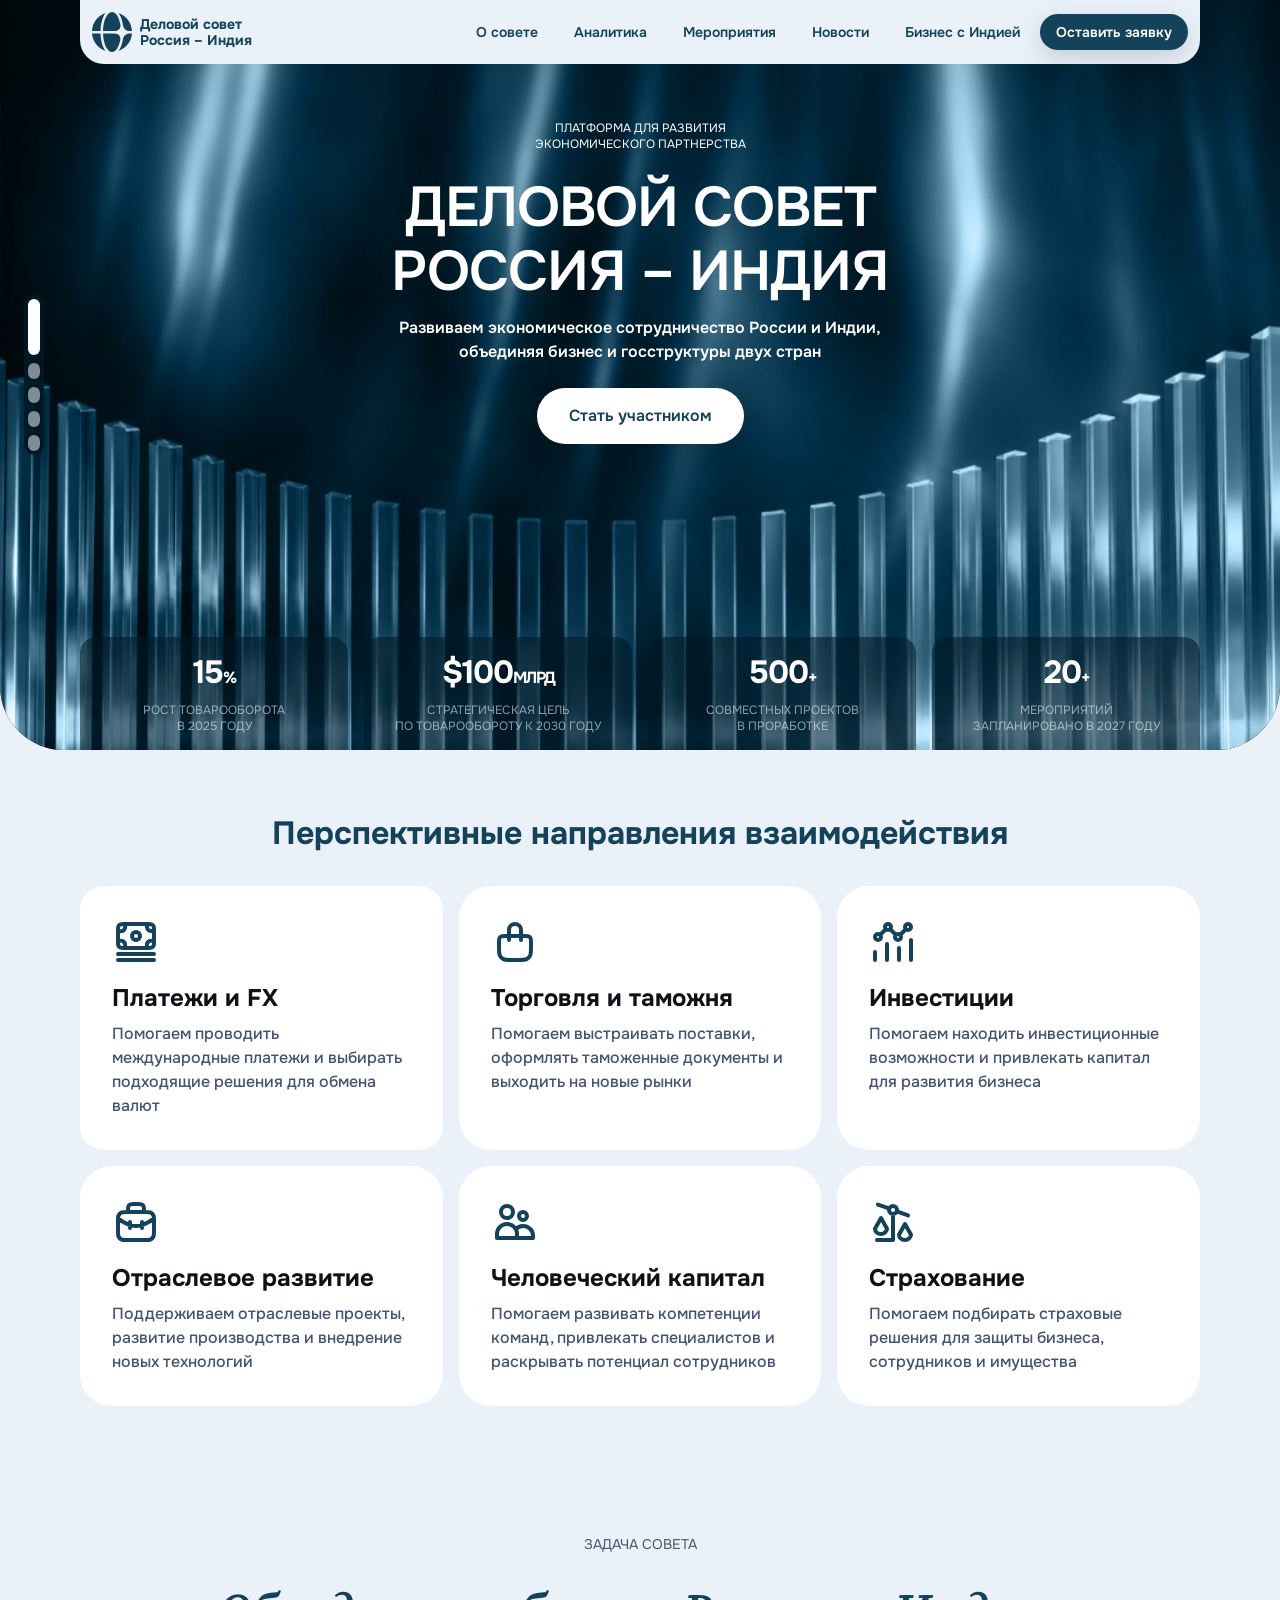
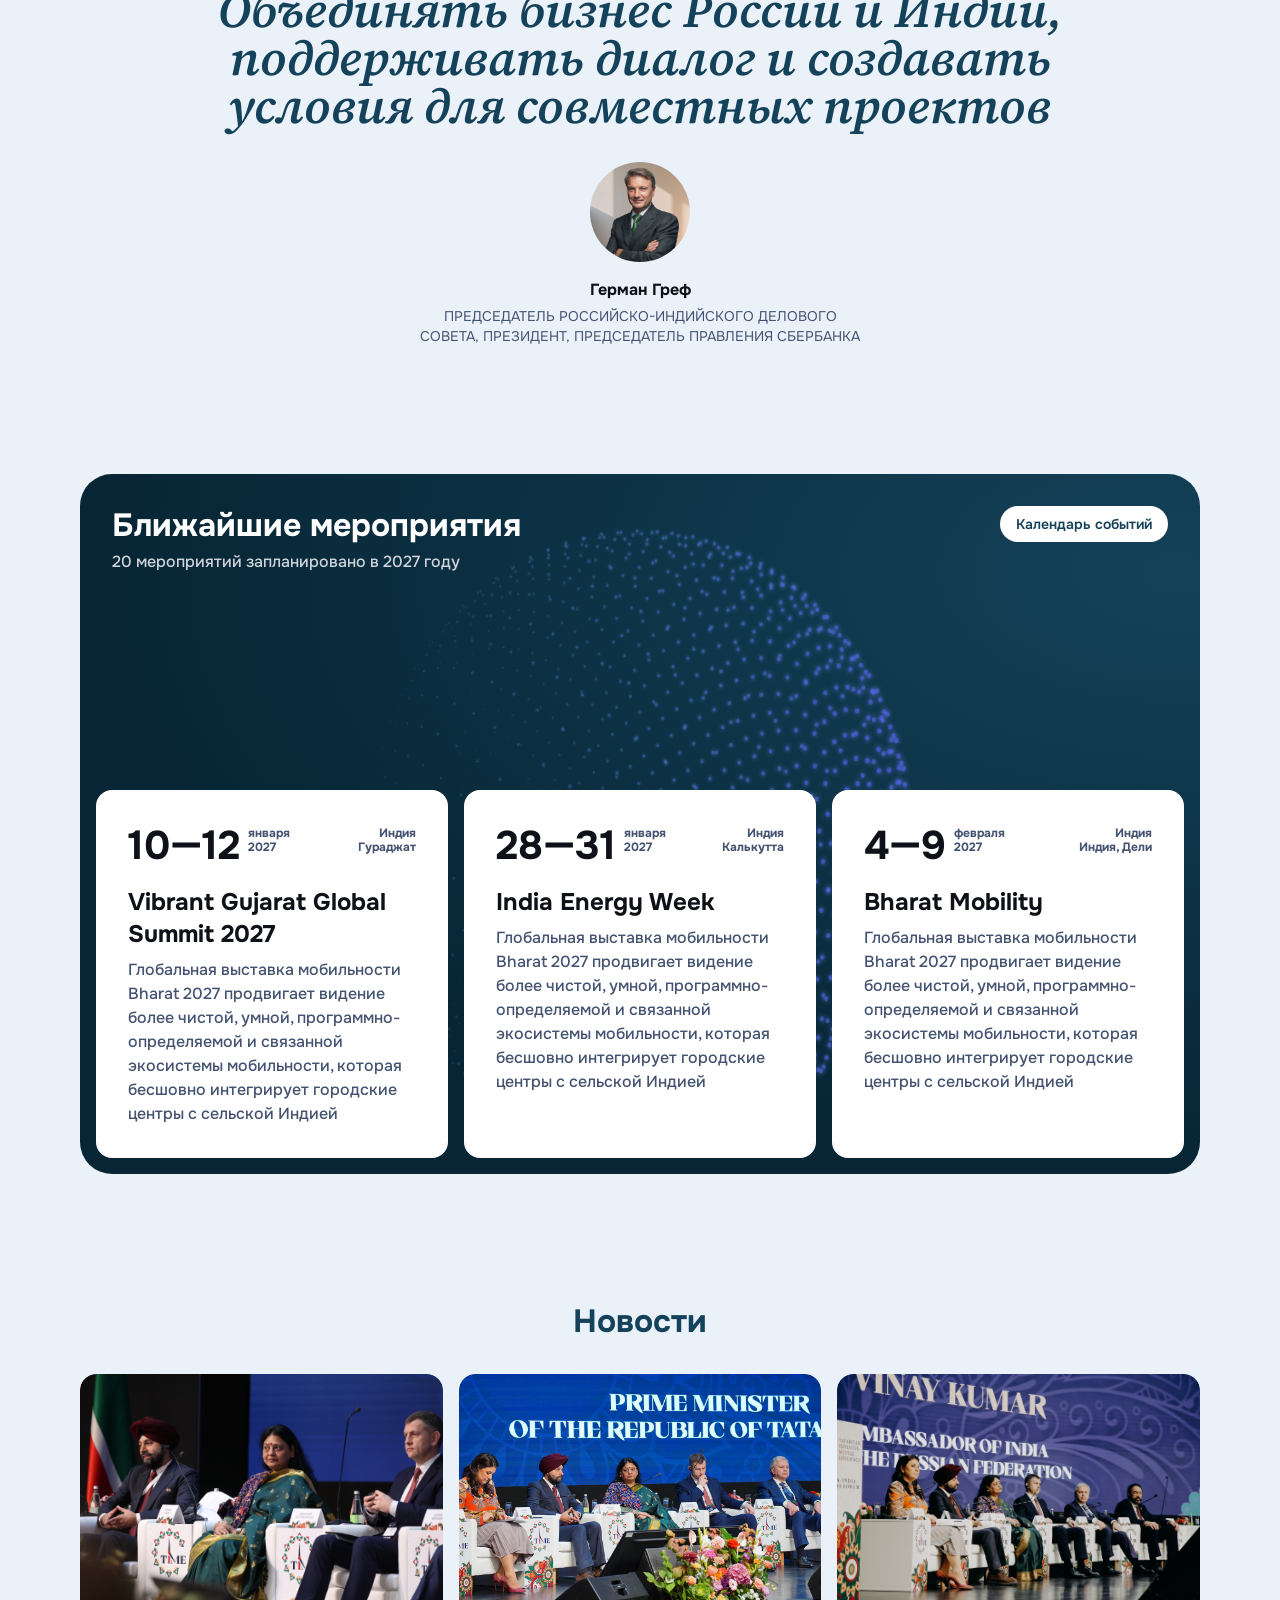
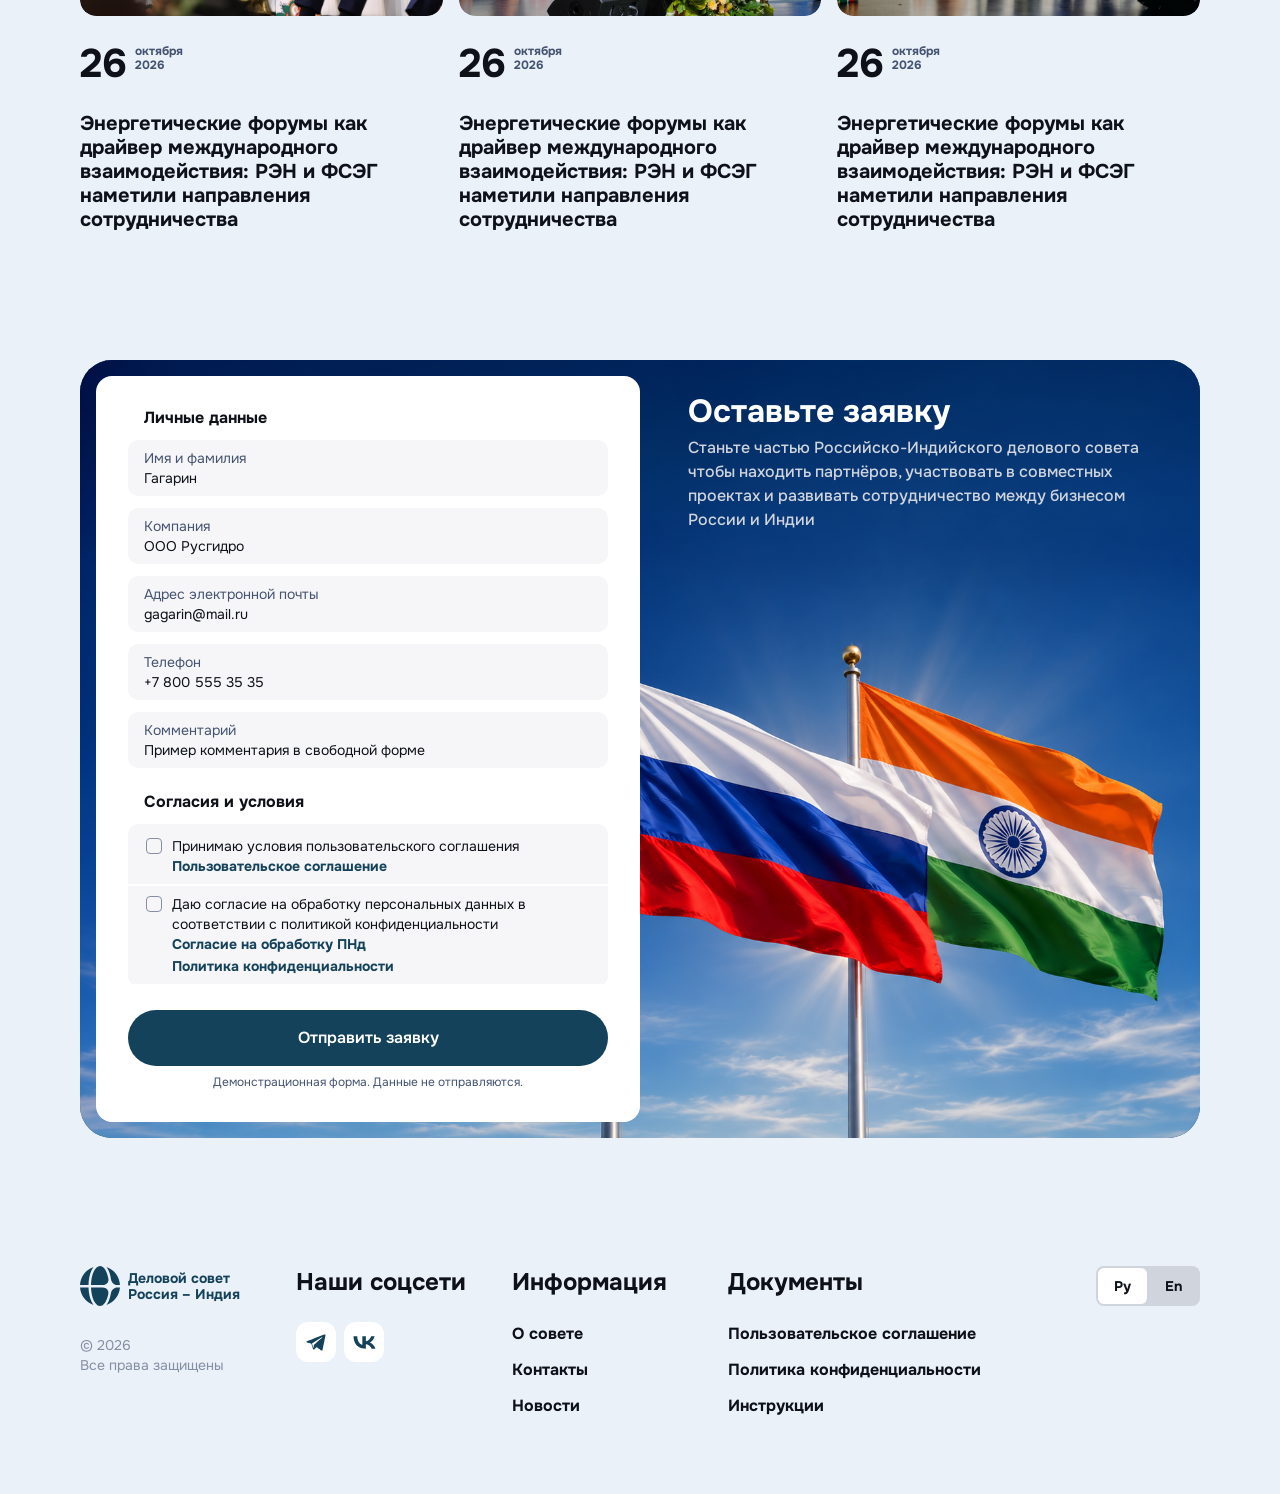
==== index.html @ 5dc3a06f "Build responsive Russia–India Council Figma prototype" ====
<!doctype html>
<html lang="ru"><head><meta charset="UTF-8"><meta name="viewport" content="width=device-width,initial-scale=1"><meta name="description" content="Деловой совет Россия — Индия. Платформа для развития экономического партнерства. Визуальный прототип по макету Figma."><meta name="theme-color" content="#14425a"><title>Деловой совет Россия – Индия</title><link rel="icon" href="assets/a2a10.svg" type="image/svg+xml"><link rel="stylesheet" href="assets/fonts.css"><link rel="stylesheet" href="styles.css"><script defer src="app.js"></script></head>
<body><a class="skip-link" href="#directions">Перейти к содержимому</a><main>
<section class="hero" id="home" aria-labelledby="hero-title">
<img src="assets/d1488.png" alt="" class="hero-image" fetchpriority=high width=1440 height=980><div class="hero-tint"></div>
<header class="header wrap"><a class="brand" href="#home" aria-label="Деловой совет — на главную"><img src="assets/a2a10.svg" alt="" class="" width=40 height=40><span>Деловой совет<br>Россия – Индия</span></a><button class="menu-toggle" aria-label="Открыть меню" aria-expanded="false" aria-controls="main-nav"><span></span><span></span><span></span></button><nav id="main-nav" aria-label="Главная навигация"><a href="#about">О совете</a><a href="#directions">Аналитика</a><a href="#events">Мероприятия</a><a href="#news">Новости</a><a href="#directions">Бизнес с Индией</a><a class="button small dark" href="#application">Оставить заявку</a></nav></header>
<nav class="section-dots" aria-label="Разделы сайта"><a href="#home" aria-label="Главная" class="active"></a><a href="#directions" aria-label="Направления" class=""></a><a href="#about" aria-label="О совете" class=""></a><a href="#events" aria-label="Мероприятия" class=""></a><a href="#news" aria-label="Новости" class=""></a></nav>
<div class="hero-content"><p class="eyebrow">Платформа для развития<br>экономического партнерства</p><h1 id="hero-title">Деловой совет<br>Россия – Индия</h1><p class="intro">Развиваем экономическое сотрудничество России и Индии, объединяя бизнес и госструктуры двух стран</p><a class="button light" href="#application">Стать участником</a></div>
<div class="stats wrap"><div class="stat"><p><strong>15</strong><span>%</span></p><h2>Рост товарооборота <br> в 2025 году</h2></div><div class="stat"><p><strong>$100</strong><span>млрд</span></p><h2>Стратегическая цель <br> по товарообороту к 2030 году</h2></div><div class="stat"><p><strong>500</strong><span>+</span></p><h2>Совместных проектов <br> в проработке</h2></div><div class="stat"><p><strong>20</strong><span>+</span></p><h2>мероприятий <br> запланировано в 2027 году</h2></div></div>
</section>
<section class="section wrap directions" id="directions"><h2>Перспективные направления взаимодействия</h2><div class="three-grid"><article class="direction"><img src="assets/5c53f.svg" alt="" class="" width=48 height=48 loading=lazy><h3>Платежи и FX</h3><p>Помогаем проводить международные платежи и выбирать подходящие решения для обмена валют</p></article><article class="direction"><img src="assets/ef7f2.svg" alt="" class="" width=48 height=48 loading=lazy><h3>Торговля и таможня</h3><p>Помогаем выстраивать поставки, оформлять таможенные документы и выходить на новые рынки</p></article><article class="direction"><img src="assets/09ffc.svg" alt="" class="" width=48 height=48 loading=lazy><h3>Инвестиции</h3><p>Помогаем находить инвестиционные возможности и привлекать капитал для развития бизнеса</p></article><article class="direction"><img src="assets/afe94.svg" alt="" class="" width=48 height=48 loading=lazy><h3>Отраслевое развитие</h3><p>Поддерживаем отраслевые проекты, развитие производства и внедрение новых технологий</p></article><article class="direction"><img src="assets/ed354.svg" alt="" class="" width=48 height=48 loading=lazy><h3>Человеческий капитал</h3><p>Помогаем развивать компетенции команд, привлекать специалистов и раскрывать потенциал сотрудников</p></article><article class="direction"><img src="assets/9ed53.svg" alt="" class="" width=48 height=48 loading=lazy><h3>Страхование</h3><p>Помогаем подбирать страховые решения для защиты бизнеса, сотрудников и имущества</p></article></div></section>
<section class="section wrap about" id="about"><div class="about-inner"><p class="eyebrow">Задача Совета</p><blockquote>Объединять бизнес России и Индии, поддерживать диалог и создавать условия для совместных проектов</blockquote><div class="person"><img src="assets/eb673.png" alt="Герман Греф" class="" width=100 height=100 loading=lazy><p class="person-name">Герман Греф</p><p class="person-role">Председатель Российско-Индийского делового совета, Президент, Председатель Правления Сбербанка</p></div></div></section>
<section class="section wrap" id="events"><div class="events-panel"><div class="globe-bg"><img src="assets/62371.png" alt="" class="globe" loading=lazy></div><div class="events-heading"><div><h2>Ближайшие мероприятия</h2><p>20 мероприятий запланировано в 2027 году</p></div><button class="button light small" id="calendar-open">Календарь событий</button></div><div class="three-grid event-grid"><article class="event"><div class="event-date"><div class="date"><strong>10—12</strong><span>января <br> 2027</span></div><span class="place">Индия <br> Гураджат</span></div><h3>Vibrant Gujarat Global Summit 2027</h3><p>Глобальная выставка мобильности Bharat 2027 продвигает видение более чистой, умной, программно-определяемой и связанной экосистемы мобильности, которая бесшовно интегрирует городские центры с сельской Индией</p></article><article class="event"><div class="event-date"><div class="date"><strong>28—31</strong><span>января <br> 2027</span></div><span class="place">Индия <br> Калькутта</span></div><h3>India Energy Week</h3><p>Глобальная выставка мобильности Bharat 2027 продвигает видение более чистой, умной, программно-определяемой и связанной экосистемы мобильности, которая бесшовно интегрирует городские центры с сельской Индией</p></article><article class="event"><div class="event-date"><div class="date"><strong>4—9</strong><span>февраля <br> 2027</span></div><span class="place">Индия <br> Индия, Дели</span></div><h3>Bharat Mobility</h3><p>Глобальная выставка мобильности Bharat 2027 продвигает видение более чистой, умной, программно-определяемой и связанной экосистемы мобильности, которая бесшовно интегрирует городские центры с сельской Индией</p></article></div></div></section>
<section class="section wrap news" id="news"><h2>Новости</h2><div class="three-grid"><article class="news-card"><button class="news-open" data-news="0" aria-label="Читать новость"><img src="assets/3deee.png" alt="Выступление на международном форуме" class="" loading=lazy width=416 height=277></button><div class="date"><strong>26</strong><span>октября<br>2026</span></div><h3><button data-news="0">Энергетические форумы как драйвер международного взаимодействия: РЭН и ФСЭГ наметили направления сотрудничества</button></h3></article><article class="news-card"><button class="news-open" data-news="1" aria-label="Читать новость"><img src="assets/289c3.png" alt="Участники делового форума в Индии" class="" loading=lazy width=416 height=277></button><div class="date"><strong>26</strong><span>октября<br>2026</span></div><h3><button data-news="1">Энергетические форумы как драйвер международного взаимодействия: РЭН и ФСЭГ наметили направления сотрудничества</button></h3></article><article class="news-card"><button class="news-open" data-news="2" aria-label="Читать новость"><img src="assets/7b7ad.png" alt="Международная встреча представителей бизнеса" class="" loading=lazy width=416 height=277></button><div class="date"><strong>26</strong><span>октября<br>2026</span></div><h3><button data-news="2">Энергетические форумы как драйвер международного взаимодействия: РЭН и ФСЭГ наметили направления сотрудничества</button></h3></article></div></section>
<section class="section wrap" id="application"><div class="application-panel"><img src="assets/76eee.png" alt="" class="flags" loading=lazy><form id="application-form"><fieldset><legend>Личные данные</legend><div class="fields"><label class="field"><span>Имя и фамилия</span><input name="name" type="text" placeholder="Гагарин" autocomplete="name" required></label><label class="field"><span>Компания</span><input name="company" type="text" placeholder="ООО Русгидро" autocomplete="organization" required></label><label class="field"><span>Адрес электронной почты</span><input name="email" type="email" placeholder="gagarin@mail.ru" autocomplete="email" required></label><label class="field"><span>Телефон</span><input name="phone" type="tel" placeholder="+7 800 555 35 35" autocomplete="tel" ></label><label class="field"><span>Комментарий</span><input name="comment" type="text" placeholder="Пример комментария в свободной форме" autocomplete="off" ></label></div></fieldset><fieldset><legend>Согласия и условия</legend><div class="agreements"><div class="agreement"><label><input type="checkbox" name="terms" required><span>Принимаю условия пользовательского соглашения</span></label><button type="button" class="text-link" data-document="Пользовательское соглашение">Пользовательское соглашение</button></div><div class="agreement"><label><input type="checkbox" name="privacy" required><span>Даю согласие на обработку персональных данных в соответствии с политикой конфиденциальности</span></label><div class="legal-links"><button type="button" class="text-link" data-document="Согласие на обработку ПНд">Согласие на обработку ПНд</button><button type="button" class="text-link" data-document="Политика конфиденциальности">Политика конфиденциальности</button></div></div></div></fieldset><button class="button dark submit" type="submit">Отправить заявку</button><p class="demo-note">Демонстрационная форма. Данные не отправляются.</p></form><div class="application-copy"><h2>Оставьте заявку</h2><p>Станьте частью Российско-Индийского делового совета чтобы находить партнёров, участвовать в совместных проектах и развивать сотрудничество между бизнесом России и Индии</p></div></div></section>
</main><footer class="section wrap"><div class="footer-grid"><div><a class="brand" href="#home" aria-label="Деловой совет — на главную"><img src="assets/a2a10.svg" alt="" class="" width=40 height=40><span>Деловой совет<br>Россия – Индия</span></a><p class="copyright">© 2026<br>Все права защищены</p></div><div><h2>Наши соцсети</h2><div class="socials"><button data-demo="Социальные сети" aria-label="Telegram"><img src="assets/4f549.svg" alt="" class="" width=40 height=40 loading=lazy></button><button data-demo="Социальные сети" aria-label="ВКонтакте"><img src="assets/e9158.svg" alt="" class="" width=40 height=40 loading=lazy></button></div></div><div><h2>Информация</h2><a href="#about">О совете</a><button data-demo="Контакты">Контакты</button><a href="#news">Новости</a></div><div class="footer-documents"><h2>Документы</h2><button data-document="Пользовательское соглашение">Пользовательское соглашение</button><button data-document="Политика конфиденциальности">Политика конфиденциальности</button><button data-document="Инструкции">Инструкции</button></div><div class="languages" role="group" aria-label="Язык сайта"><button class="selected" lang="ru" aria-pressed="true" data-lang="ru">Ру</button><button lang="en" aria-pressed="false" data-lang="en">En</button></div></div></footer>
<dialog id="modal" aria-labelledby="modal-title"><button class="modal-close" aria-label="Закрыть окно">×</button><h2 id="modal-title"></h2><div id="modal-content"></div></dialog>
</body></html>
---- assets/fonts.css ----
@font-face {
  font-family: 'Onest';
  font-style: normal;
  font-weight: 400;
  font-display: swap;
  src: url(./font-0.ttf) format('truetype');
}
@font-face {
  font-family: 'Onest';
  font-style: normal;
  font-weight: 500;
  font-display: swap;
  src: url(./font-1.ttf) format('truetype');
}
@font-face {
  font-family: 'Onest';
  font-style: normal;
  font-weight: 600;
  font-display: swap;
  src: url(./font-2.ttf) format('truetype');
}
@font-face {
  font-family: 'Onest';
  font-style: normal;
  font-weight: 700;
  font-display: swap;
  src: url(./font-3.ttf) format('truetype');
}
@font-face {
  font-family: 'Source Serif 4';
  font-style: italic;
  font-weight: 600;
  font-display: swap;
  src: url(./font-4.ttf) format('truetype');
}
---- styles.css ----
:root{--page:#eaf1f9;--brand:#14425a;--ink:#0e1117;--muted:#445371;--white:#fff;--field:#f6f6f8;font-family:Onest,Arial,sans-serif;color:var(--ink);background:var(--page);font-synthesis:none}
*{box-sizing:border-box}html{scroll-behavior:smooth;scroll-padding-top:24px}body{margin:0}h1,h2,h3,p,blockquote{margin:0}a{color:inherit;text-decoration:none}button,input{font:inherit}button,a,input{-webkit-tap-highlight-color:transparent}button{cursor:pointer}button{color:inherit}button:focus-visible,a:focus-visible,input:focus-visible{outline:3px solid #2c96c7;outline-offset:5px}img{display:block;max-width:100%}button{border:0;background:none;padding:0;text-align:inherit}h2{font-size:32px;line-height:40px;font-weight:700}h3{font-size:24px;line-height:32px;font-weight:700}.wrap{width:calc(100% - 160px);max-width:1280px;margin-inline:auto}.section{padding-block:64px}.section>h2{text-align:center;color:var(--brand);margin-bottom:32px}.button{display:inline-flex;align-items:center;justify-content:center;min-height:56px;padding:16px 32px;border-radius:999px;font-weight:600;font-size:16px;line-height:24px;text-align:center;transition:box-shadow .2s,transform .2s,background .2s}.button:hover{transform:translateY(-2px);box-shadow:0 8px 20px #00182425}.button.small{min-height:36px;padding:8px 16px;font-size:14px;line-height:20px}.dark{background:var(--brand);color:white}.light{background:white;color:var(--brand)}.skip-link{position:fixed;top:8px;left:8px;z-index:20;background:white;padding:12px;border-radius:8px;transform:translateY(-150%)}.skip-link:focus{transform:none}
.hero{height:750px;position:relative;overflow:hidden;border-radius:0 0 64px 64px;background:#001824;color:white}.hero-image{position:absolute;top:0;left:0;width:100%;height:980px;max-width:none;object-fit:fill}.hero-tint{position:absolute;inset:0;background:var(--brand);mix-blend-mode:color;pointer-events:none}.header{position:relative;z-index:5;display:flex;align-items:center;justify-content:space-between;background:var(--page);border-radius:0 0 24px 24px;padding:12px;color:var(--brand);min-height:64px}.brand{display:inline-flex;align-items:center;gap:8px;flex-shrink:0;font-size:14px;line-height:16px;font-weight:700;color:var(--brand)}.brand img{flex-shrink:0}.header nav{display:flex;align-items:center;gap:4px}.header nav>a:not(.button){font-size:14px;line-height:20px;font-weight:600;padding:8px 16px;border-radius:20px}.header nav>a:hover:not(.button){background:#dce7f2}.menu-toggle{display:none}.hero-content{position:relative;z-index:1;max-width:500px;margin:56px auto 0;text-align:center;display:flex;align-items:center;flex-direction:column}.eyebrow{text-transform:uppercase;font-weight:400}.hero-content .eyebrow{font-size:12px;line-height:16px;margin-bottom:24px}.hero h1{font-size:56px;line-height:64px;font-weight:600;letter-spacing:-1px;text-transform:uppercase}.hero .intro{font-size:16px;line-height:24px;font-weight:600;margin:12px 0 24px}.hero .button{filter:drop-shadow(0 8px 12px #00000026)}.section-dots{position:absolute;z-index:2;left:24px;top:50%;transform:translateY(-50%);display:flex;flex-direction:column;gap:8px;border-radius:999px;padding:4px;background:#001824e6}.section-dots a{width:12px;height:16px;border-radius:999px;background:#ffffff80;position:relative}.section-dots a:before{content:"";position:absolute;inset:-4px -8px}.section-dots .active{height:56px;background:white}.stats{position:absolute;bottom:0;left:0;right:0;display:grid;grid-template-columns:repeat(4,1fr);gap:16px}.stat{background:#0018248f;border-radius:16px 16px 0 0;padding:16px;text-align:center;text-transform:uppercase}.stat p{line-height:40px;letter-spacing:-1px;font-weight:700}.stat strong{font-size:32px}.stat p span{font-size:16px}.stat h2{font-size:12px;line-height:16px;font-weight:400;color:#ffffff8f;margin-top:4px}
.three-grid{display:grid;grid-template-columns:repeat(3,minmax(0,1fr));gap:16px}.direction{padding:32px;border-radius:32px;background:white;min-height:240px}.direction:first-child{border-radius:24px}.direction img{margin-bottom:16px}.direction h3{margin-bottom:8px}.direction p,.event p{font-size:16px;line-height:24px;font-weight:500;color:var(--muted)}.about-inner{max-width:848px;margin-inline:auto;text-align:center;display:flex;align-items:center;flex-direction:column;gap:32px}.about .eyebrow{font-size:14px;line-height:20px;color:var(--muted)}blockquote{font-family:'Source Serif 4',Georgia,serif;font-style:italic;font-weight:600;font-size:48px;line-height:1;color:var(--brand);text-wrap:pretty}.person{width:450px;max-width:100%;display:flex;flex-direction:column;align-items:center}.person img{border-radius:50%;object-fit:cover;margin-bottom:16px}.person-name{font-weight:700;font-size:16px;line-height:24px}.person-role{font-size:14px;line-height:20px;color:var(--muted);text-transform:uppercase;margin-top:4px}
.events-panel{height:700px;padding:16px;position:relative;overflow:hidden;border-radius:32px;background:radial-gradient(ellipse at 98% 14%,#14425a,#072534 70%);display:flex;flex-direction:column;justify-content:space-between}.globe-bg{position:absolute;bottom:-1px;left:0;width:100%;height:816px;overflow:hidden}.globe{position:absolute;left:0;top:-4.26%;width:100%;height:126.61%;max-width:none}.events-heading{position:relative;display:flex;align-items:flex-start;gap:10px;padding:16px;color:white}.events-heading>div{flex:1}.events-heading p{font-size:16px;line-height:24px;font-weight:500;color:#d0d4dc;margin-top:4px}.event-grid{position:relative}.event{padding:32px;background:white;border-radius:16px}.event-date{display:flex;gap:10px;align-items:flex-start;margin-bottom:16px}.date{display:flex;gap:8px;align-items:flex-start}.date strong{font-size:40px;line-height:48px;font-weight:700;white-space:nowrap}.date span,.place{font-size:12px;line-height:14px;font-weight:700;color:var(--muted);padding-top:4px}.place{margin-left:auto;text-align:right}.event h3{margin-bottom:8px}.news-card{display:flex;flex-direction:column;gap:24px;align-items:flex-start}.news-open{width:100%;border-radius:16px;overflow:hidden}.news-open img{width:100%;height:auto;aspect-ratio:3/2;object-fit:cover;border-radius:16px;transition:transform .3s}.news-open:hover img{transform:scale(1.025)}.news-card h3{font-size:20px;line-height:24px}.news-card h3 button:hover{color:var(--brand);text-decoration:underline;text-underline-offset:4px}
.application-panel{display:flex;gap:32px;padding:16px;position:relative;overflow:hidden;border-radius:32px;background:#14425a}.flags{position:absolute;right:-16.2px;top:0;height:100%;width:auto;max-width:none;aspect-ratio:1824/944}.application-panel form{flex:1;min-width:0;position:relative;background:white;border-radius:16px;padding:32px;display:flex;flex-direction:column;gap:24px}.application-copy{position:relative;flex:1;min-width:0;padding:16px;color:white}.application-copy p{font-weight:500;font-size:16px;line-height:24px;color:#d0d4dc;margin-top:4px}fieldset{border:0;padding:0;margin:0;min-width:0}legend{padding:0 16px;margin-bottom:12px;font-weight:700;font-size:16px;line-height:20px}.fields{display:grid;gap:12px}.field{height:56px;padding:8px 16px;background:var(--field);border-radius:10px;display:flex;flex-direction:column;font-size:14px;line-height:20px;transition:box-shadow .2s}.field:focus-within{box-shadow:0 0 0 2px var(--brand)}.field>span{color:var(--muted)}.field input{color:var(--ink);width:100%;background:transparent;border:0;padding:0;line-height:20px;outline:none}.field input::placeholder{color:var(--ink);opacity:1}.field:has(input:focus)::placeholder{opacity:.5}.agreements{overflow:hidden;border-radius:10px}.agreement{background:var(--field);padding:8px 16px;border-bottom:2px solid white;font-size:14px;line-height:20px}.agreement:first-child{padding-top:12px}.agreement>label{display:flex;align-items:flex-start;gap:8px;cursor:pointer}.agreement input{appearance:none;width:16px;height:16px;flex:0 0 16px;border:1.5px solid #858fa3;border-radius:4px;margin:2px;cursor:pointer}.agreement input:checked{border-color:var(--brand);background:var(--brand) url('assets/4bd5b.svg') center/14px 14px no-repeat}.text-link{font-size:14px;line-height:20px;color:var(--brand);font-weight:700}.agreement>.text-link{margin-left:28px}.legal-links{display:flex;flex-wrap:wrap;gap:2px 16px;margin-left:28px}.text-link:hover{text-decoration:underline}.submit{width:100%}.demo-note{font-size:12px;line-height:16px;color:var(--muted);text-align:center;margin-top:-16px}.footer-grid{display:grid;grid-template-columns:200px 200px 200px minmax(220px,1fr) auto;gap:16px;align-items:start}.footer-grid h2{font-size:24px;line-height:32px;margin-bottom:24px}.copyright{font-size:14px;line-height:20px;color:#858fa3;margin-top:24px}.footer-grid>div>a:not(.brand),.footer-grid>div>button{display:block;font-weight:700;font-size:16px;line-height:24px;margin-bottom:12px}.footer-grid>div>a:not(.brand):hover,.footer-grid>div>button:hover{text-decoration:underline}.socials{display:flex;gap:8px}.socials button{border-radius:50%}.languages{display:flex;gap:2px;padding:2px;border-radius:8px;background:#d0d4dc}.footer-grid .languages button{font-size:14px;line-height:20px;font-weight:700;padding:8px 16px;border-radius:6px;margin:0}.languages .selected{background:white}
dialog{width:min(640px,calc(100% - 32px));max-height:85vh;border:0;border-radius:24px;padding:40px;color:var(--ink);box-shadow:0 24px 100px #00182466;background:var(--page)}dialog::backdrop{background:#001824bb;backdrop-filter:blur(4px)}.modal-close{position:absolute;right:12px;top:8px;font-size:32px;line-height:40px;width:40px;text-align:center;border-radius:50%}dialog h2{font-size:26px;line-height:34px;margin-bottom:20px;padding-right:12px}#modal-content{font-size:16px;line-height:24px}#modal-content img{width:100%;border-radius:12px;margin-bottom:20px}#modal-content p+p{margin-top:16px}.calendar-item{padding:16px 0;border-bottom:1px solid #d0d4dc}.calendar-item h3{font-size:20px;line-height:28px}.calendar-item p{color:var(--muted)}.calendar-download{margin-top:24px}
@media(min-width:1441px){.hero-image{height:auto;min-height:980px}.hero{height:750px}}
@media(max-width:1250px){.wrap{width:calc(100% - 80px)}.header nav>a:not(.button){padding-inline:10px}.footer-grid{grid-template-columns:1fr 1fr 1fr 1.7fr}.languages{grid-column:4;justify-self:start}.event{padding:24px}.event-date{flex-wrap:wrap}.date strong{font-size:36px}.events-panel{height:740px}.section-dots{left:12px}.application-panel form{padding:24px}}
@media(max-width:1000px){.wrap{width:calc(100% - 48px)}.header nav{display:none;position:absolute;top:72px;left:0;right:0;flex-direction:column;align-items:stretch;padding:16px;background:var(--page);border-radius:20px;box-shadow:0 16px 40px #00182433}.header nav.open{display:flex}.header nav>a:not(.button){padding:12px 16px}.menu-toggle{display:flex;width:44px;height:40px;flex-direction:column;gap:5px;align-items:center;justify-content:center;border-radius:12px}.menu-toggle span{width:22px;height:2px;background:var(--brand)}.hero h1{font-size:52px;line-height:60px}.three-grid{grid-template-columns:repeat(2,minmax(0,1fr))}.event-grid{grid-template-columns:repeat(3,minmax(0,1fr))}.event{padding:20px}.event h3{font-size:20px;line-height:28px}.event p{font-size:14px;line-height:20px}.event-date{display:block}.event-date .place{display:block;text-align:left;margin-top:4px}.date strong{font-size:32px;line-height:40px}.events-panel{height:760px}.news .three-grid{grid-template-columns:repeat(3,minmax(0,1fr))}.news-card h3{font-size:17px;line-height:23px}.application-panel{gap:16px}.application-panel form{flex:1.2}.application-copy{flex:1;padding:16px 8px}.application-copy h2{font-size:28px;line-height:36px}.flags{right:-130px}.footer-grid{grid-template-columns:repeat(2,minmax(0,1fr));row-gap:40px}.languages{grid-column:auto}.section-dots{left:4px}.section-dots a{width:8px}}
@media(max-width:650px){html{scroll-padding-top:16px}.wrap{width:calc(100% - 32px)}.section{padding-block:40px}h2{font-size:26px;line-height:34px}.section>h2{margin-bottom:24px}.hero{height:790px;border-radius:0 0 32px 32px}.hero-image{width:1050px;height:790px;left:50%;transform:translateX(-50%);object-fit:fill}.hero-content{max-width:none;margin:48px 24px 0}.hero-content .eyebrow{margin-bottom:24px;font-size:10px;line-height:14px}.hero h1{font-size:clamp(30px,8.2vw,44px);line-height:1.15;letter-spacing:-.7px}.hero .intro{font-size:14px;line-height:22px;max-width:380px;margin-top:16px}.hero .button{font-size:14px;min-height:52px;padding:14px 28px}.section-dots{display:none}.stats{grid-template-columns:repeat(2,minmax(0,1fr));gap:8px}.stat{padding:12px 8px;border-radius:12px 12px 0 0;min-height:104px}.stat:nth-child(-n+2){border-radius:12px}.stat strong{font-size:28px}.stat p{line-height:32px}.stat h2{font-size:10px;line-height:14px}.three-grid,.news .three-grid,.event-grid{grid-template-columns:1fr}.direction{padding:24px;min-height:0;border-radius:24px!important}.direction h3{font-size:22px;line-height:30px}.direction p{font-size:15px;line-height:23px}.about-inner{gap:24px}blockquote{font-size:34px;line-height:1.05}.about .eyebrow{font-size:12px}.person-role{font-size:12px;line-height:18px;max-width:330px}.person img{width:80px;height:80px}.events-panel{height:auto;min-height:0;padding:12px;border-radius:24px;gap:120px}.events-heading{padding:12px;flex-direction:column;gap:16px}.events-heading h2{font-size:25px;line-height:32px}.events-heading p{font-size:14px;line-height:22px}.globe-bg{height:816px;top:0;bottom:auto;width:900px;left:50%;transform:translateX(-50%)}.event{padding:24px}.event-date{display:flex;flex-wrap:nowrap}.event-date .place{margin-left:auto;margin-top:0;text-align:right}.event h3{font-size:24px;line-height:32px}.event p{font-size:15px;line-height:23px}.event .date strong{font-size:36px;line-height:44px}.news .three-grid{gap:40px}.news-card{gap:16px}.news-card h3{font-size:20px;line-height:26px}.news-card .date strong{font-size:40px;line-height:48px}.application-panel{flex-direction:column;padding:12px;border-radius:24px;gap:24px}.application-panel form{order:2;flex:auto;width:100%;padding:20px 16px;gap:24px}.application-copy{order:1;padding:12px;min-height:230px;flex:auto}.application-copy h2{font-size:28px;line-height:36px}.application-copy p{font-size:15px;line-height:23px}.flags{height:420px;right:-65px}.agreement{padding-inline:12px}.agreement,.text-link{font-size:12px;line-height:18px}.legal-links{gap:4px}.footer-grid{gap:32px 20px}.footer-grid h2{font-size:20px;line-height:28px;margin-bottom:16px}.footer-grid>div>a:not(.brand),.footer-grid>div>button{font-size:14px;line-height:22px}.footer-documents{grid-column:1/-1}.languages{justify-self:start}.footer-grid>.languages{grid-column:2;grid-row:3}.footer-grid>div:first-child{grid-column:1/-1}.copyright{margin-top:16px}.footer-grid>div:nth-child(3){grid-column:2;grid-row:2}.footer-documents{padding-right:100px}dialog{padding:32px 24px}dialog h2{font-size:23px;line-height:30px}.brand{font-size:13px}}
@media(max-width:650px){.application-copy{background:linear-gradient(145deg,#06234bee,#06234bc7);border-radius:16px;padding:20px}.footer-grid>.languages{grid-column:1;grid-row:4}.footer-documents{padding-right:0}}
@media(prefers-reduced-motion:reduce){html{scroll-behavior:auto}*,*:before,*:after{animation:none!important;transition:none!important}}
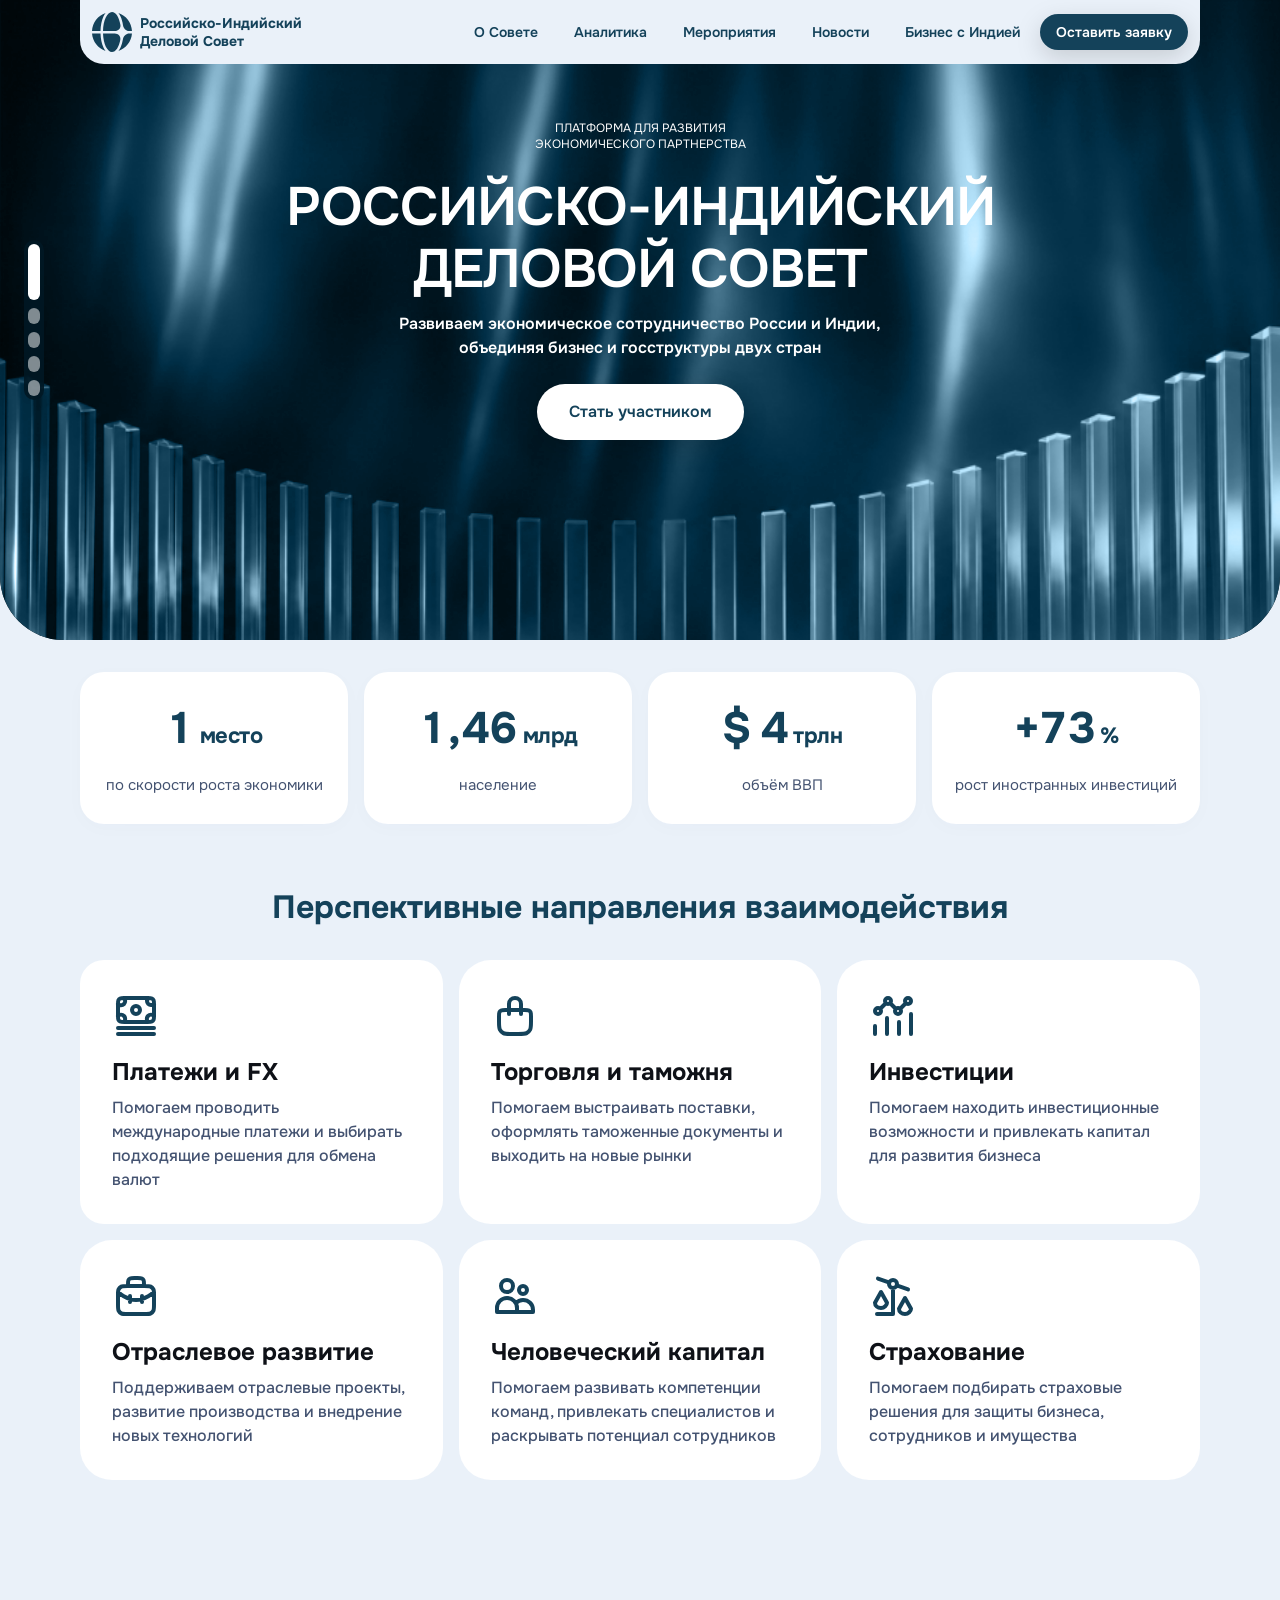
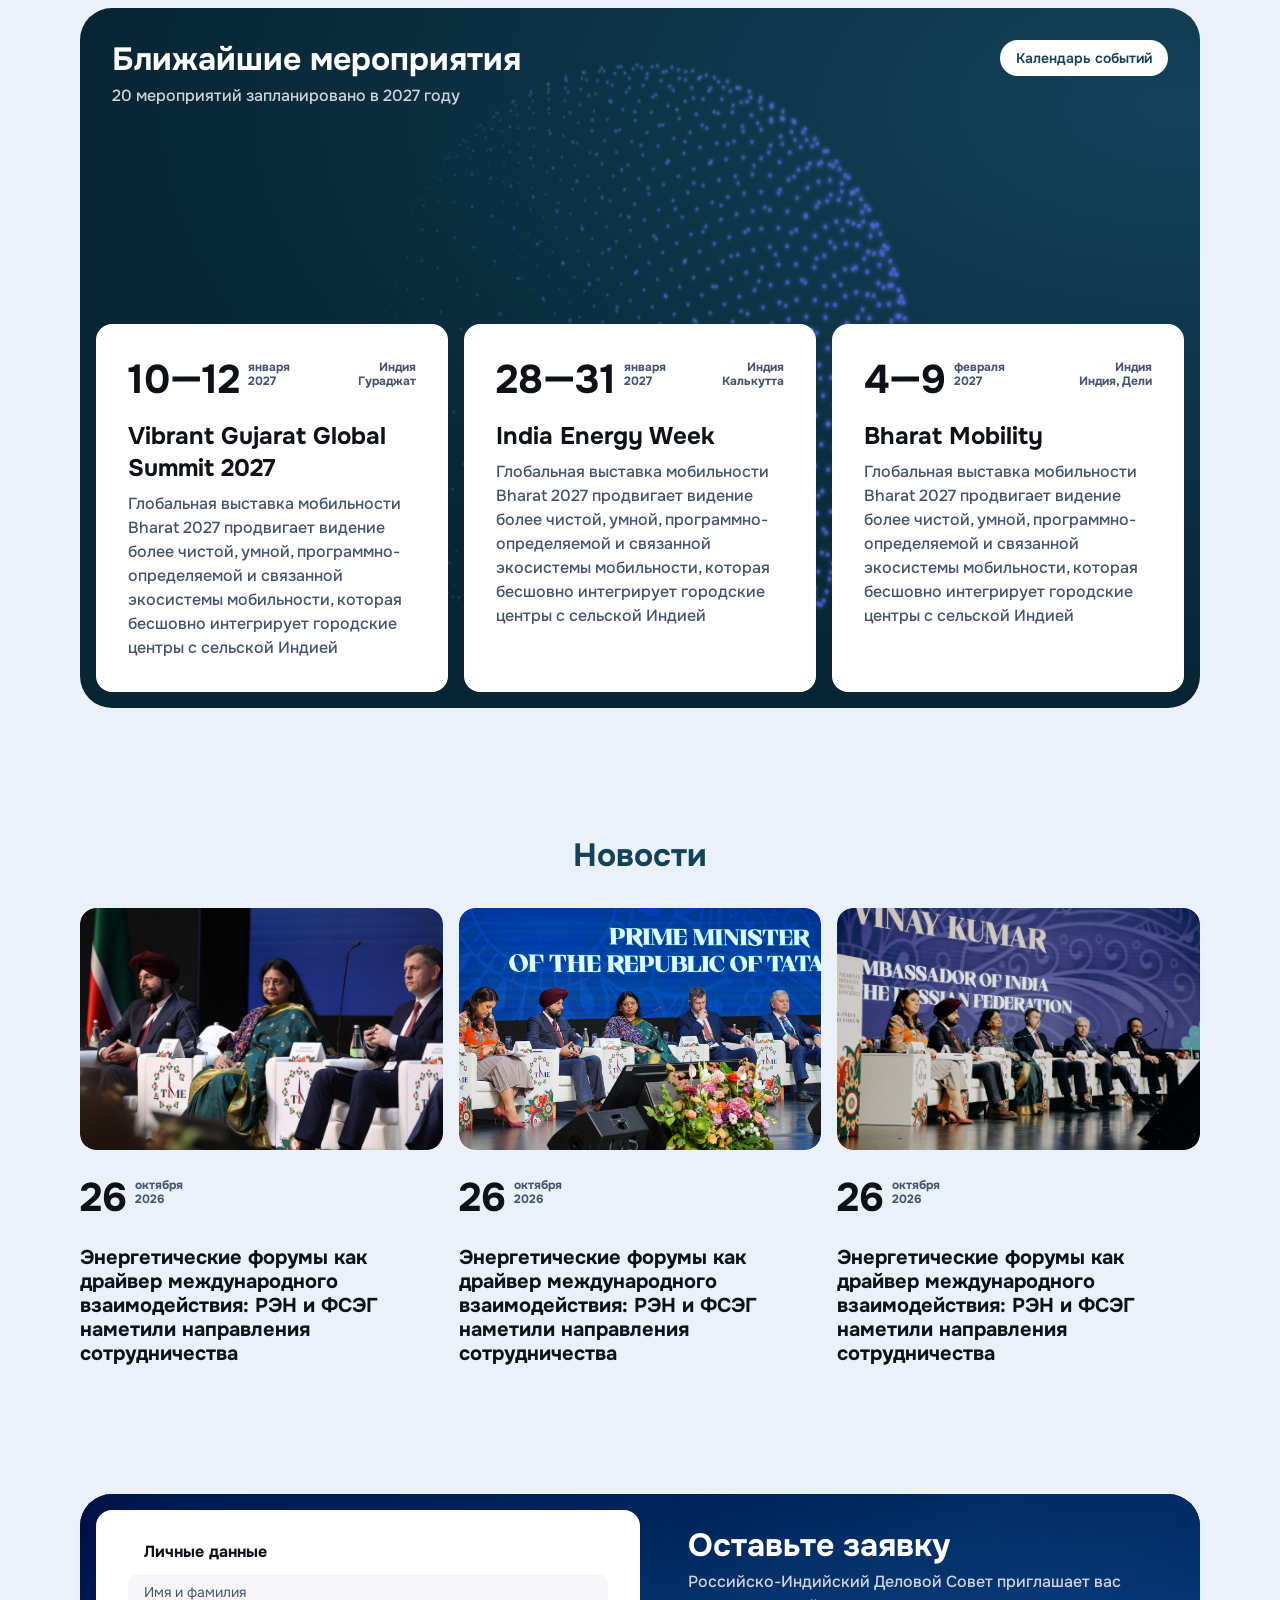
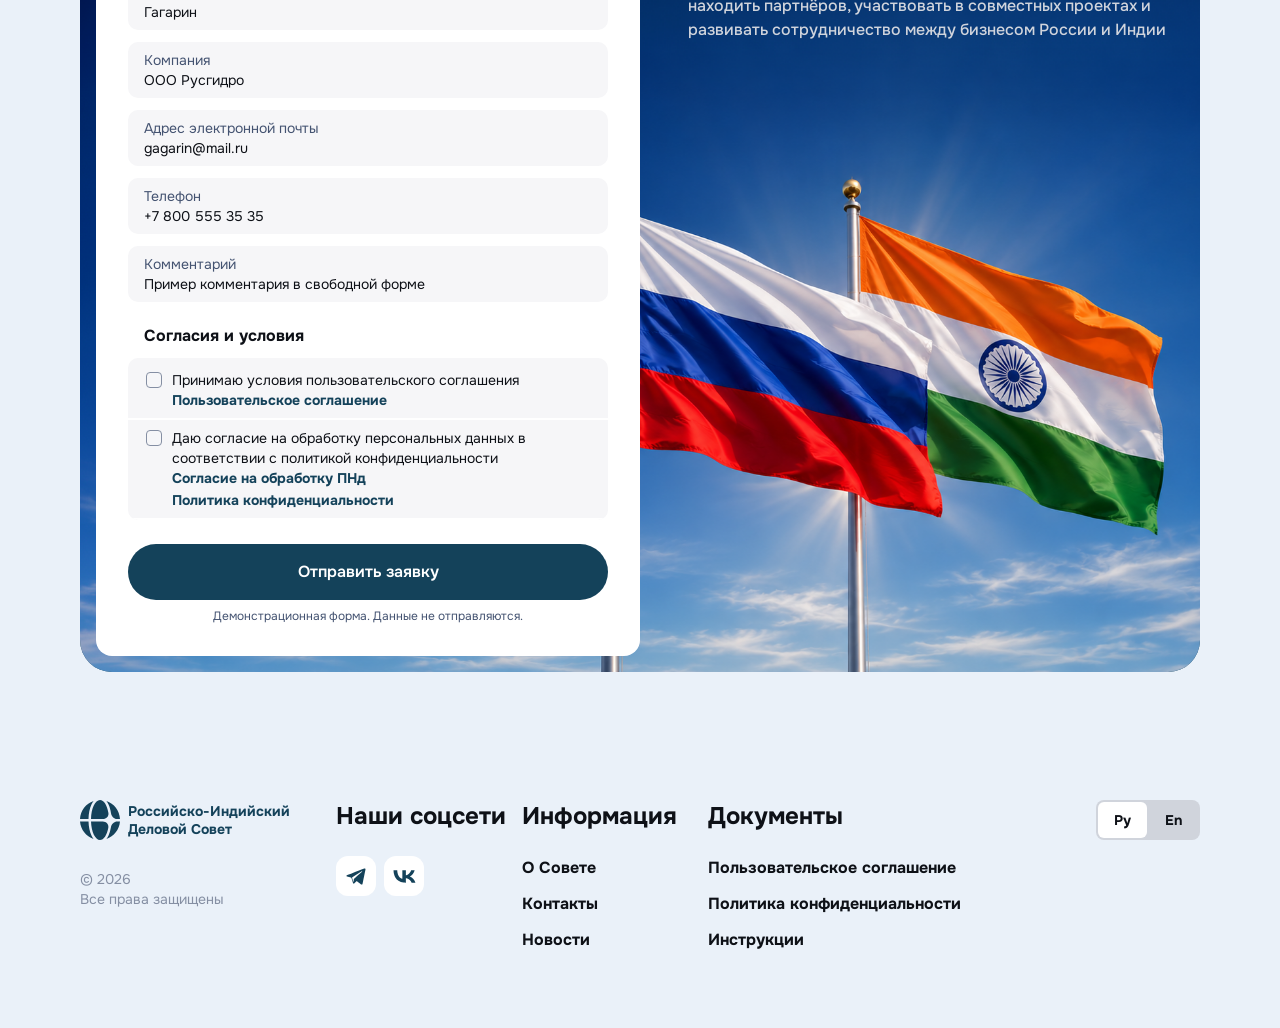
==== commit 272d5193: "Update council branding, animate India statistics and add About page" ====
--- a/index.html
+++ b/index.html
@@ -1,18 +1,18 @@
 <!doctype html>
-<html lang="ru"><head><meta charset="UTF-8"><meta name="viewport" content="width=device-width,initial-scale=1"><meta name="description" content="Деловой совет Россия — Индия. Платформа для развития экономического партнерства. Визуальный прототип по макету Figma."><meta name="theme-color" content="#14425a"><title>Деловой совет Россия – Индия</title><link rel="icon" href="assets/a2a10.svg" type="image/svg+xml"><link rel="stylesheet" href="assets/fonts.css"><link rel="stylesheet" href="styles.css"><script defer src="app.js"></script></head>
+<html lang="ru"><head><meta charset="UTF-8"><meta name="viewport" content="width=device-width,initial-scale=1"><meta name="description" content="Российско-Индийский Деловой Совет. Платформа для развития экономического партнерства. Визуальный прототип по макету Figma."><meta name="theme-color" content="#14425a"><title>Российско-Индийский Деловой Совет</title><link rel="icon" href="assets/a2a10.svg" type="image/svg+xml"><link rel="stylesheet" href="assets/fonts.css"><link rel="stylesheet" href="styles.css?v=2"><script defer src="app.js?v=2"></script></head>
 <body><a class="skip-link" href="#directions">Перейти к содержимому</a><main>
 <section class="hero" id="home" aria-labelledby="hero-title">
 <img src="assets/d1488.png" alt="" class="hero-image" fetchpriority=high width=1440 height=980><div class="hero-tint"></div>
-<header class="header wrap"><a class="brand" href="#home" aria-label="Деловой совет — на главную"><img src="assets/a2a10.svg" alt="" class="" width=40 height=40><span>Деловой совет<br>Россия – Индия</span></a><button class="menu-toggle" aria-label="Открыть меню" aria-expanded="false" aria-controls="main-nav"><span></span><span></span><span></span></button><nav id="main-nav" aria-label="Главная навигация"><a href="#about">О совете</a><a href="#directions">Аналитика</a><a href="#events">Мероприятия</a><a href="#news">Новости</a><a href="#directions">Бизнес с Индией</a><a class="button small dark" href="#application">Оставить заявку</a></nav></header>
-<nav class="section-dots" aria-label="Разделы сайта"><a href="#home" aria-label="Главная" class="active"></a><a href="#directions" aria-label="Направления" class=""></a><a href="#about" aria-label="О совете" class=""></a><a href="#events" aria-label="Мероприятия" class=""></a><a href="#news" aria-label="Новости" class=""></a></nav>
-<div class="hero-content"><p class="eyebrow">Платформа для развития<br>экономического партнерства</p><h1 id="hero-title">Деловой совет<br>Россия – Индия</h1><p class="intro">Развиваем экономическое сотрудничество России и Индии, объединяя бизнес и госструктуры двух стран</p><a class="button light" href="#application">Стать участником</a></div>
-<div class="stats wrap"><div class="stat"><p><strong>15</strong><span>%</span></p><h2>Рост товарооборота <br> в 2025 году</h2></div><div class="stat"><p><strong>$100</strong><span>млрд</span></p><h2>Стратегическая цель <br> по товарообороту к 2030 году</h2></div><div class="stat"><p><strong>500</strong><span>+</span></p><h2>Совместных проектов <br> в проработке</h2></div><div class="stat"><p><strong>20</strong><span>+</span></p><h2>мероприятий <br> запланировано в 2027 году</h2></div></div>
+<header class="header wrap"><a class="brand" href="#home" aria-label="Российско-Индийский Деловой Совет — на главную"><img src="assets/a2a10.svg" alt="" class="" width=40 height=40><span>Российско-Индийский<br>Деловой Совет</span></a><button class="menu-toggle" aria-label="Открыть меню" aria-expanded="false" aria-controls="main-nav"><span></span><span></span><span></span></button><nav id="main-nav" aria-label="Главная навигация"><a href="about.html">О Совете</a><a href="#directions">Аналитика</a><a href="#events">Мероприятия</a><a href="#news">Новости</a><a href="#directions">Бизнес с Индией</a><a class="button small dark" href="#application">Оставить заявку</a></nav></header>
+<nav class="section-dots" aria-label="Разделы сайта"><a href="#home" aria-label="Главная" class="active"></a><a href="#directions" aria-label="Направления" class=""></a><a href="#statistics" aria-label="Индия в цифрах" class=""></a><a href="#events" aria-label="Мероприятия" class=""></a><a href="#news" aria-label="Новости" class=""></a></nav>
+<div class="hero-content"><p class="eyebrow">Платформа для развития<br>экономического партнерства</p><h1 id="hero-title">Российско-<wbr>Индийский<br>Деловой Совет</h1><p class="intro">Развиваем экономическое сотрудничество России и Индии, объединяя бизнес и госструктуры двух стран</p><a class="button light" href="#application">Стать участником</a></div>
+
 </section>
+<section class="stats wrap" id="statistics" aria-label="Индия в цифрах"><article class="stat"><p class="stat-value"><span class="sr-only">1 место</span><span aria-hidden="true" class="stat-number"><strong data-counter="1" data-decimals="0">1</strong><span class="stat-unit">место</span></span></p><h2>по скорости роста экономики</h2></article><article class="stat"><p class="stat-value"><span class="sr-only">1,46 млрд</span><span aria-hidden="true" class="stat-number"><strong data-counter="1.46" data-decimals="2">1,46</strong><span class="stat-unit">млрд</span></span></p><h2>население</h2></article><article class="stat"><p class="stat-value"><span class="sr-only">$ 4 трлн</span><span aria-hidden="true" class="stat-number">$ <strong data-counter="4" data-decimals="0">4</strong><span class="stat-unit">трлн</span></span></p><h2>объём ВВП</h2></article><article class="stat"><p class="stat-value"><span class="sr-only">+73 %</span><span aria-hidden="true" class="stat-number">+<strong data-counter="73" data-decimals="0">73</strong><span class="stat-unit">%</span></span></p><h2>рост иностранных инвестиций</h2></article></section>
 <section class="section wrap directions" id="directions"><h2>Перспективные направления взаимодействия</h2><div class="three-grid"><article class="direction"><img src="assets/5c53f.svg" alt="" class="" width=48 height=48 loading=lazy><h3>Платежи и FX</h3><p>Помогаем проводить международные платежи и выбирать подходящие решения для обмена валют</p></article><article class="direction"><img src="assets/ef7f2.svg" alt="" class="" width=48 height=48 loading=lazy><h3>Торговля и таможня</h3><p>Помогаем выстраивать поставки, оформлять таможенные документы и выходить на новые рынки</p></article><article class="direction"><img src="assets/09ffc.svg" alt="" class="" width=48 height=48 loading=lazy><h3>Инвестиции</h3><p>Помогаем находить инвестиционные возможности и привлекать капитал для развития бизнеса</p></article><article class="direction"><img src="assets/afe94.svg" alt="" class="" width=48 height=48 loading=lazy><h3>Отраслевое развитие</h3><p>Поддерживаем отраслевые проекты, развитие производства и внедрение новых технологий</p></article><article class="direction"><img src="assets/ed354.svg" alt="" class="" width=48 height=48 loading=lazy><h3>Человеческий капитал</h3><p>Помогаем развивать компетенции команд, привлекать специалистов и раскрывать потенциал сотрудников</p></article><article class="direction"><img src="assets/9ed53.svg" alt="" class="" width=48 height=48 loading=lazy><h3>Страхование</h3><p>Помогаем подбирать страховые решения для защиты бизнеса, сотрудников и имущества</p></article></div></section>
-<section class="section wrap about" id="about"><div class="about-inner"><p class="eyebrow">Задача Совета</p><blockquote>Объединять бизнес России и Индии, поддерживать диалог и создавать условия для совместных проектов</blockquote><div class="person"><img src="assets/eb673.png" alt="Герман Греф" class="" width=100 height=100 loading=lazy><p class="person-name">Герман Греф</p><p class="person-role">Председатель Российско-Индийского делового совета, Президент, Председатель Правления Сбербанка</p></div></div></section>
 <section class="section wrap" id="events"><div class="events-panel"><div class="globe-bg"><img src="assets/62371.png" alt="" class="globe" loading=lazy></div><div class="events-heading"><div><h2>Ближайшие мероприятия</h2><p>20 мероприятий запланировано в 2027 году</p></div><button class="button light small" id="calendar-open">Календарь событий</button></div><div class="three-grid event-grid"><article class="event"><div class="event-date"><div class="date"><strong>10—12</strong><span>января <br> 2027</span></div><span class="place">Индия <br> Гураджат</span></div><h3>Vibrant Gujarat Global Summit 2027</h3><p>Глобальная выставка мобильности Bharat 2027 продвигает видение более чистой, умной, программно-определяемой и связанной экосистемы мобильности, которая бесшовно интегрирует городские центры с сельской Индией</p></article><article class="event"><div class="event-date"><div class="date"><strong>28—31</strong><span>января <br> 2027</span></div><span class="place">Индия <br> Калькутта</span></div><h3>India Energy Week</h3><p>Глобальная выставка мобильности Bharat 2027 продвигает видение более чистой, умной, программно-определяемой и связанной экосистемы мобильности, которая бесшовно интегрирует городские центры с сельской Индией</p></article><article class="event"><div class="event-date"><div class="date"><strong>4—9</strong><span>февраля <br> 2027</span></div><span class="place">Индия <br> Индия, Дели</span></div><h3>Bharat Mobility</h3><p>Глобальная выставка мобильности Bharat 2027 продвигает видение более чистой, умной, программно-определяемой и связанной экосистемы мобильности, которая бесшовно интегрирует городские центры с сельской Индией</p></article></div></div></section>
 <section class="section wrap news" id="news"><h2>Новости</h2><div class="three-grid"><article class="news-card"><button class="news-open" data-news="0" aria-label="Читать новость"><img src="assets/3deee.png" alt="Выступление на международном форуме" class="" loading=lazy width=416 height=277></button><div class="date"><strong>26</strong><span>октября<br>2026</span></div><h3><button data-news="0">Энергетические форумы как драйвер международного взаимодействия: РЭН и ФСЭГ наметили направления сотрудничества</button></h3></article><article class="news-card"><button class="news-open" data-news="1" aria-label="Читать новость"><img src="assets/289c3.png" alt="Участники делового форума в Индии" class="" loading=lazy width=416 height=277></button><div class="date"><strong>26</strong><span>октября<br>2026</span></div><h3><button data-news="1">Энергетические форумы как драйвер международного взаимодействия: РЭН и ФСЭГ наметили направления сотрудничества</button></h3></article><article class="news-card"><button class="news-open" data-news="2" aria-label="Читать новость"><img src="assets/7b7ad.png" alt="Международная встреча представителей бизнеса" class="" loading=lazy width=416 height=277></button><div class="date"><strong>26</strong><span>октября<br>2026</span></div><h3><button data-news="2">Энергетические форумы как драйвер международного взаимодействия: РЭН и ФСЭГ наметили направления сотрудничества</button></h3></article></div></section>
-<section class="section wrap" id="application"><div class="application-panel"><img src="assets/76eee.png" alt="" class="flags" loading=lazy><form id="application-form"><fieldset><legend>Личные данные</legend><div class="fields"><label class="field"><span>Имя и фамилия</span><input name="name" type="text" placeholder="Гагарин" autocomplete="name" required></label><label class="field"><span>Компания</span><input name="company" type="text" placeholder="ООО Русгидро" autocomplete="organization" required></label><label class="field"><span>Адрес электронной почты</span><input name="email" type="email" placeholder="gagarin@mail.ru" autocomplete="email" required></label><label class="field"><span>Телефон</span><input name="phone" type="tel" placeholder="+7 800 555 35 35" autocomplete="tel" ></label><label class="field"><span>Комментарий</span><input name="comment" type="text" placeholder="Пример комментария в свободной форме" autocomplete="off" ></label></div></fieldset><fieldset><legend>Согласия и условия</legend><div class="agreements"><div class="agreement"><label><input type="checkbox" name="terms" required><span>Принимаю условия пользовательского соглашения</span></label><button type="button" class="text-link" data-document="Пользовательское соглашение">Пользовательское соглашение</button></div><div class="agreement"><label><input type="checkbox" name="privacy" required><span>Даю согласие на обработку персональных данных в соответствии с политикой конфиденциальности</span></label><div class="legal-links"><button type="button" class="text-link" data-document="Согласие на обработку ПНд">Согласие на обработку ПНд</button><button type="button" class="text-link" data-document="Политика конфиденциальности">Политика конфиденциальности</button></div></div></div></fieldset><button class="button dark submit" type="submit">Отправить заявку</button><p class="demo-note">Демонстрационная форма. Данные не отправляются.</p></form><div class="application-copy"><h2>Оставьте заявку</h2><p>Станьте частью Российско-Индийского делового совета чтобы находить партнёров, участвовать в совместных проектах и развивать сотрудничество между бизнесом России и Индии</p></div></div></section>
-</main><footer class="section wrap"><div class="footer-grid"><div><a class="brand" href="#home" aria-label="Деловой совет — на главную"><img src="assets/a2a10.svg" alt="" class="" width=40 height=40><span>Деловой совет<br>Россия – Индия</span></a><p class="copyright">© 2026<br>Все права защищены</p></div><div><h2>Наши соцсети</h2><div class="socials"><button data-demo="Социальные сети" aria-label="Telegram"><img src="assets/4f549.svg" alt="" class="" width=40 height=40 loading=lazy></button><button data-demo="Социальные сети" aria-label="ВКонтакте"><img src="assets/e9158.svg" alt="" class="" width=40 height=40 loading=lazy></button></div></div><div><h2>Информация</h2><a href="#about">О совете</a><button data-demo="Контакты">Контакты</button><a href="#news">Новости</a></div><div class="footer-documents"><h2>Документы</h2><button data-document="Пользовательское соглашение">Пользовательское соглашение</button><button data-document="Политика конфиденциальности">Политика конфиденциальности</button><button data-document="Инструкции">Инструкции</button></div><div class="languages" role="group" aria-label="Язык сайта"><button class="selected" lang="ru" aria-pressed="true" data-lang="ru">Ру</button><button lang="en" aria-pressed="false" data-lang="en">En</button></div></div></footer>
+<section class="section wrap" id="application"><div class="application-panel"><img src="assets/76eee.png" alt="" class="flags" loading=lazy><form id="application-form"><fieldset><legend>Личные данные</legend><div class="fields"><label class="field"><span>Имя и фамилия</span><input name="name" type="text" placeholder="Гагарин" autocomplete="name" required></label><label class="field"><span>Компания</span><input name="company" type="text" placeholder="ООО Русгидро" autocomplete="organization" required></label><label class="field"><span>Адрес электронной почты</span><input name="email" type="email" placeholder="gagarin@mail.ru" autocomplete="email" required></label><label class="field"><span>Телефон</span><input name="phone" type="tel" placeholder="+7 800 555 35 35" autocomplete="tel" ></label><label class="field"><span>Комментарий</span><input name="comment" type="text" placeholder="Пример комментария в свободной форме" autocomplete="off" ></label></div></fieldset><fieldset><legend>Согласия и условия</legend><div class="agreements"><div class="agreement"><label><input type="checkbox" name="terms" required><span>Принимаю условия пользовательского соглашения</span></label><button type="button" class="text-link" data-document="Пользовательское соглашение">Пользовательское соглашение</button></div><div class="agreement"><label><input type="checkbox" name="privacy" required><span>Даю согласие на обработку персональных данных в соответствии с политикой конфиденциальности</span></label><div class="legal-links"><button type="button" class="text-link" data-document="Согласие на обработку ПНд">Согласие на обработку ПНд</button><button type="button" class="text-link" data-document="Политика конфиденциальности">Политика конфиденциальности</button></div></div></div></fieldset><button class="button dark submit" type="submit">Отправить заявку</button><p class="demo-note">Демонстрационная форма. Данные не отправляются.</p></form><div class="application-copy"><h2>Оставьте заявку</h2><p>Российско-Индийский Деловой Совет приглашает вас находить партнёров, участвовать в совместных проектах и развивать сотрудничество между бизнесом России и Индии</p></div></div></section>
+</main><footer class="section wrap"><div class="footer-grid"><div><a class="brand" href="#home" aria-label="Российско-Индийский Деловой Совет — на главную"><img src="assets/a2a10.svg" alt="" class="" width=40 height=40><span>Российско-Индийский<br>Деловой Совет</span></a><p class="copyright">© 2026<br>Все права защищены</p></div><div><h2>Наши соцсети</h2><div class="socials"><button data-demo="Социальные сети" aria-label="Telegram"><img src="assets/4f549.svg" alt="" class="" width=40 height=40 loading=lazy></button><button data-demo="Социальные сети" aria-label="ВКонтакте"><img src="assets/e9158.svg" alt="" class="" width=40 height=40 loading=lazy></button></div></div><div><h2>Информация</h2><a href="about.html">О Совете</a><button data-demo="Контакты">Контакты</button><a href="#news">Новости</a></div><div class="footer-documents"><h2>Документы</h2><button data-document="Пользовательское соглашение">Пользовательское соглашение</button><button data-document="Политика конфиденциальности">Политика конфиденциальности</button><button data-document="Инструкции">Инструкции</button></div><div class="languages" role="group" aria-label="Язык сайта"><button class="selected" lang="ru" aria-pressed="true" data-lang="ru">Ру</button><button lang="en" aria-pressed="false" data-lang="en">En</button></div></div></footer>
 <dialog id="modal" aria-labelledby="modal-title"><button class="modal-close" aria-label="Закрыть окно">×</button><h2 id="modal-title"></h2><div id="modal-content"></div></dialog>
 </body></html>
--- a/styles.css
+++ b/styles.css
@@ -10,4 +10,10 @@
 @media(max-width:1000px){.wrap{width:calc(100% - 48px)}.header nav{display:none;position:absolute;top:72px;left:0;right:0;flex-direction:column;align-items:stretch;padding:16px;background:var(--page);border-radius:20px;box-shadow:0 16px 40px #00182433}.header nav.open{display:flex}.header nav>a:not(.button){padding:12px 16px}.menu-toggle{display:flex;width:44px;height:40px;flex-direction:column;gap:5px;align-items:center;justify-content:center;border-radius:12px}.menu-toggle span{width:22px;height:2px;background:var(--brand)}.hero h1{font-size:52px;line-height:60px}.three-grid{grid-template-columns:repeat(2,minmax(0,1fr))}.event-grid{grid-template-columns:repeat(3,minmax(0,1fr))}.event{padding:20px}.event h3{font-size:20px;line-height:28px}.event p{font-size:14px;line-height:20px}.event-date{display:block}.event-date .place{display:block;text-align:left;margin-top:4px}.date strong{font-size:32px;line-height:40px}.events-panel{height:760px}.news .three-grid{grid-template-columns:repeat(3,minmax(0,1fr))}.news-card h3{font-size:17px;line-height:23px}.application-panel{gap:16px}.application-panel form{flex:1.2}.application-copy{flex:1;padding:16px 8px}.application-copy h2{font-size:28px;line-height:36px}.flags{right:-130px}.footer-grid{grid-template-columns:repeat(2,minmax(0,1fr));row-gap:40px}.languages{grid-column:auto}.section-dots{left:4px}.section-dots a{width:8px}}
 @media(max-width:650px){html{scroll-padding-top:16px}.wrap{width:calc(100% - 32px)}.section{padding-block:40px}h2{font-size:26px;line-height:34px}.section>h2{margin-bottom:24px}.hero{height:790px;border-radius:0 0 32px 32px}.hero-image{width:1050px;height:790px;left:50%;transform:translateX(-50%);object-fit:fill}.hero-content{max-width:none;margin:48px 24px 0}.hero-content .eyebrow{margin-bottom:24px;font-size:10px;line-height:14px}.hero h1{font-size:clamp(30px,8.2vw,44px);line-height:1.15;letter-spacing:-.7px}.hero .intro{font-size:14px;line-height:22px;max-width:380px;margin-top:16px}.hero .button{font-size:14px;min-height:52px;padding:14px 28px}.section-dots{display:none}.stats{grid-template-columns:repeat(2,minmax(0,1fr));gap:8px}.stat{padding:12px 8px;border-radius:12px 12px 0 0;min-height:104px}.stat:nth-child(-n+2){border-radius:12px}.stat strong{font-size:28px}.stat p{line-height:32px}.stat h2{font-size:10px;line-height:14px}.three-grid,.news .three-grid,.event-grid{grid-template-columns:1fr}.direction{padding:24px;min-height:0;border-radius:24px!important}.direction h3{font-size:22px;line-height:30px}.direction p{font-size:15px;line-height:23px}.about-inner{gap:24px}blockquote{font-size:34px;line-height:1.05}.about .eyebrow{font-size:12px}.person-role{font-size:12px;line-height:18px;max-width:330px}.person img{width:80px;height:80px}.events-panel{height:auto;min-height:0;padding:12px;border-radius:24px;gap:120px}.events-heading{padding:12px;flex-direction:column;gap:16px}.events-heading h2{font-size:25px;line-height:32px}.events-heading p{font-size:14px;line-height:22px}.globe-bg{height:816px;top:0;bottom:auto;width:900px;left:50%;transform:translateX(-50%)}.event{padding:24px}.event-date{display:flex;flex-wrap:nowrap}.event-date .place{margin-left:auto;margin-top:0;text-align:right}.event h3{font-size:24px;line-height:32px}.event p{font-size:15px;line-height:23px}.event .date strong{font-size:36px;line-height:44px}.news .three-grid{gap:40px}.news-card{gap:16px}.news-card h3{font-size:20px;line-height:26px}.news-card .date strong{font-size:40px;line-height:48px}.application-panel{flex-direction:column;padding:12px;border-radius:24px;gap:24px}.application-panel form{order:2;flex:auto;width:100%;padding:20px 16px;gap:24px}.application-copy{order:1;padding:12px;min-height:230px;flex:auto}.application-copy h2{font-size:28px;line-height:36px}.application-copy p{font-size:15px;line-height:23px}.flags{height:420px;right:-65px}.agreement{padding-inline:12px}.agreement,.text-link{font-size:12px;line-height:18px}.legal-links{gap:4px}.footer-grid{gap:32px 20px}.footer-grid h2{font-size:20px;line-height:28px;margin-bottom:16px}.footer-grid>div>a:not(.brand),.footer-grid>div>button{font-size:14px;line-height:22px}.footer-documents{grid-column:1/-1}.languages{justify-self:start}.footer-grid>.languages{grid-column:2;grid-row:3}.footer-grid>div:first-child{grid-column:1/-1}.copyright{margin-top:16px}.footer-grid>div:nth-child(3){grid-column:2;grid-row:2}.footer-documents{padding-right:100px}dialog{padding:32px 24px}dialog h2{font-size:23px;line-height:30px}.brand{font-size:13px}}
 @media(max-width:650px){.application-copy{background:linear-gradient(145deg,#06234bee,#06234bc7);border-radius:16px;padding:20px}.footer-grid>.languages{grid-column:1;grid-row:4}.footer-documents{padding-right:0}}
+.sr-only{position:absolute;width:1px;height:1px;padding:0;margin:-1px;overflow:hidden;clip:rect(0,0,0,0);white-space:nowrap;border:0}
+.brand>span{max-width:205px;line-height:18px}.hero{height:640px}.hero-content{max-width:900px}.hero h1{font-size:54px;line-height:62px}.hero .intro{max-width:540px}.stats{position:relative;inset:auto;margin-top:32px;gap:16px}.stat{background:white;border-radius:24px;padding:28px 20px;text-transform:none;min-width:0;box-shadow:0 4px 20px #14425a05}.stat .stat-value{color:var(--brand);line-height:56px;letter-spacing:-1.5px}.stat .stat-number{font-size:44px;white-space:nowrap}.stat strong{font-size:44px;font-variant-numeric:tabular-nums}.stat p .stat-unit{font-size:22px;letter-spacing:-.5px;margin-left:5px}.stat h2{font-size:15px;line-height:22px;color:var(--muted);margin-top:8px;max-width:230px;margin-inline:auto;text-wrap:balance}.footer-grid{grid-template-columns:240px 170px 170px minmax(220px,1fr) auto}.header [aria-current=page]{background:#dce7f2}.about-page .header{background:white}.about-intro{padding-top:40px;padding-bottom:48px}.back-link{font-size:14px;color:var(--muted);display:inline-block;margin-bottom:48px}.back-link:hover{color:var(--brand)}.about-intro .eyebrow{font-size:13px;line-height:20px;color:var(--muted);margin-bottom:16px}.about-intro h1{font-size:64px;line-height:72px;color:var(--brand);margin-bottom:24px;letter-spacing:-1.5px}.about-description{max-width:640px;font-size:20px;line-height:30px;color:var(--muted)}.about-page .about{background:white;border-radius:32px;padding:56px 40px}.board-placeholder{background:white;border-radius:24px;padding:48px;text-align:center;border:1px dashed #b8c9d8;min-height:200px;display:flex;flex-direction:column;justify-content:center;align-items:center;gap:12px}.board-label{font-size:24px;line-height:32px;font-weight:700;color:var(--brand)}.board-placeholder p:last-child{font-size:16px;line-height:24px;color:var(--muted);max-width:500px}.about-cta{display:flex;gap:32px;align-items:center;justify-content:space-between;border-top:1px solid #cedbe7;padding-top:40px;padding-bottom:24px}.about-cta h2{color:var(--brand)}
+@media(max-width:1250px){.footer-grid{grid-template-columns:1.2fr 1fr 1fr 1.5fr}.header nav>a:not(.button){padding-inline:8px}.stat{padding:24px 16px}.stat .stat-number,.stat strong{font-size:38px}.stat p .stat-unit{font-size:19px}}
+@media(max-width:1100px){.header nav{display:none;position:absolute;top:76px;left:0;right:0;flex-direction:column;align-items:stretch;padding:16px;background:var(--page);border-radius:20px;box-shadow:0 16px 40px #00182433}.header nav.open{display:flex}.header nav>a:not(.button){padding:12px 16px}.menu-toggle{display:flex;width:44px;height:40px;flex-shrink:0;flex-direction:column;gap:5px;align-items:center;justify-content:center;border-radius:12px}.menu-toggle span{width:22px;height:2px;background:var(--brand)}}
+@media(max-width:1000px){.hero-content{padding-inline:32px}.hero h1{font-size:46px;line-height:54px}.stats{grid-template-columns:repeat(2,minmax(0,1fr))}.footer-grid{grid-template-columns:repeat(2,minmax(0,1fr))}.about-cta{align-items:flex-start;flex-direction:column}}
+@media(max-width:650px){.brand{font-size:11px;gap:8px}.brand>span{max-width:180px;line-height:16px}.hero{height:620px}.hero-content{padding:0;margin:48px 20px 0}.hero h1{font-size:clamp(28px,7.6vw,42px);line-height:1.16;overflow-wrap:normal;hyphens:manual}.hero .intro{max-width:360px}.stats{margin-top:20px;gap:12px}.stat,.stat:nth-child(-n+2){border-radius:20px;padding:20px 10px;min-height:148px}.stat .stat-value{line-height:40px;letter-spacing:-1px}.stat .stat-number,.stat strong{font-size:30px}.stat p .stat-unit{font-size:15px;margin-left:3px}.stat h2{font-size:12px;line-height:18px}.about-intro{padding-top:24px;padding-bottom:32px}.back-link{margin-bottom:32px}.about-intro h1{font-size:42px;line-height:50px}.about-description{font-size:17px;line-height:26px}.about-page .about{padding:32px 20px;border-radius:24px}.board-placeholder{padding:32px 20px}.board-label{font-size:22px;line-height:30px}.about-cta{padding-top:32px;padding-bottom:0}.about-cta .button{width:100%}}
 @media(prefers-reduced-motion:reduce){html{scroll-behavior:auto}*,*:before,*:after{animation:none!important;transition:none!important}}
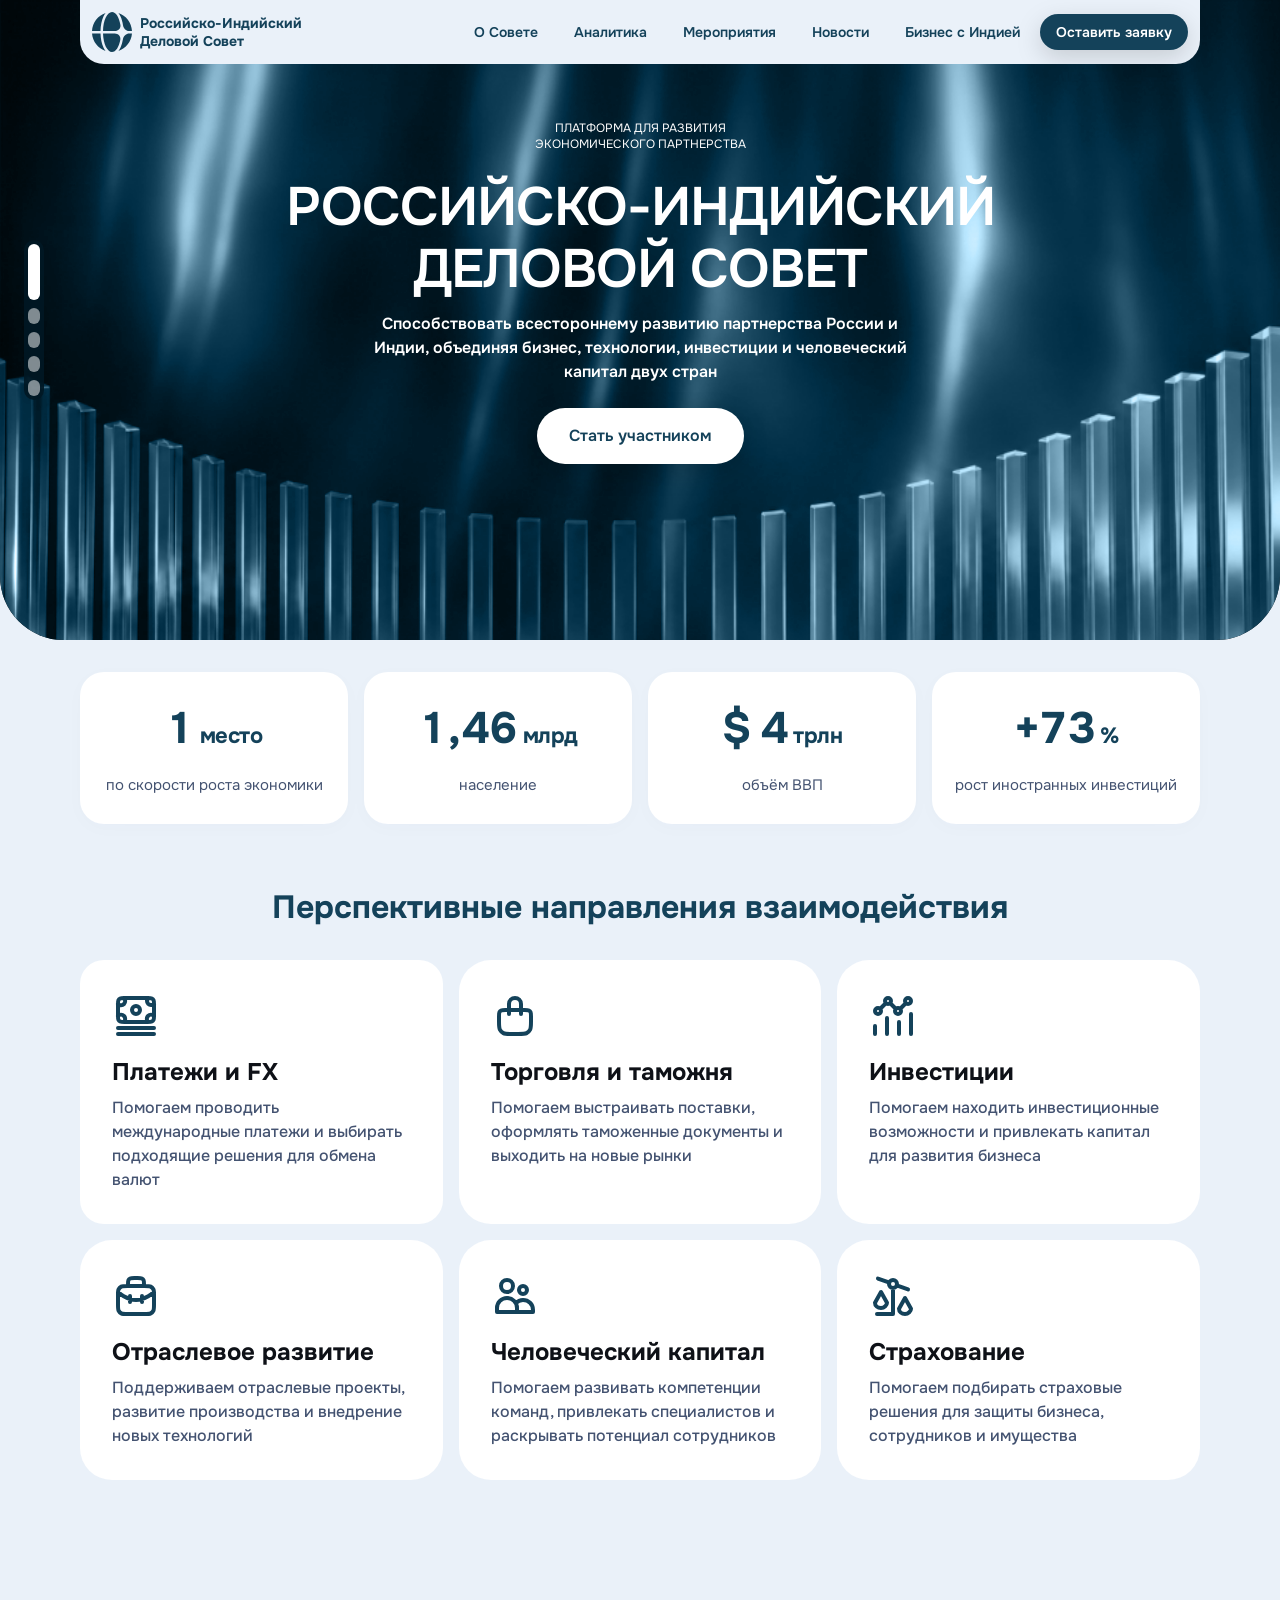
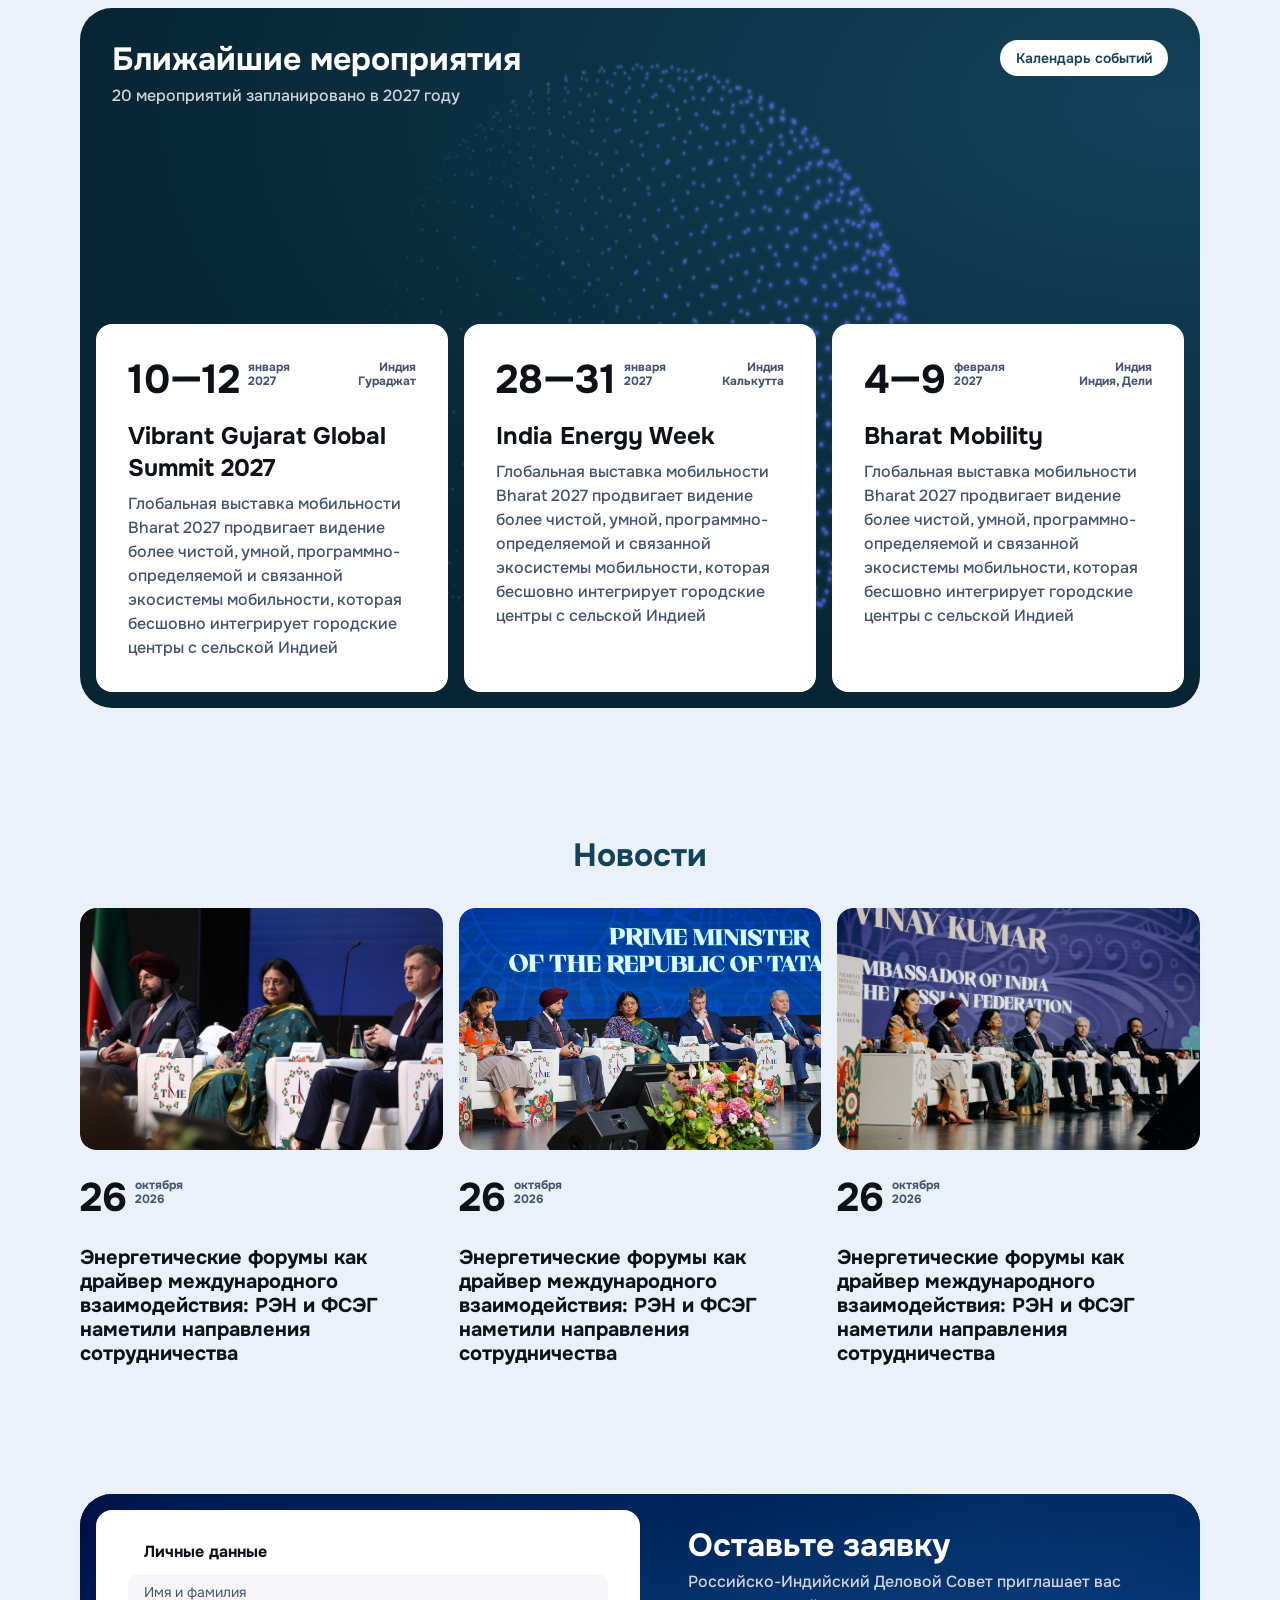
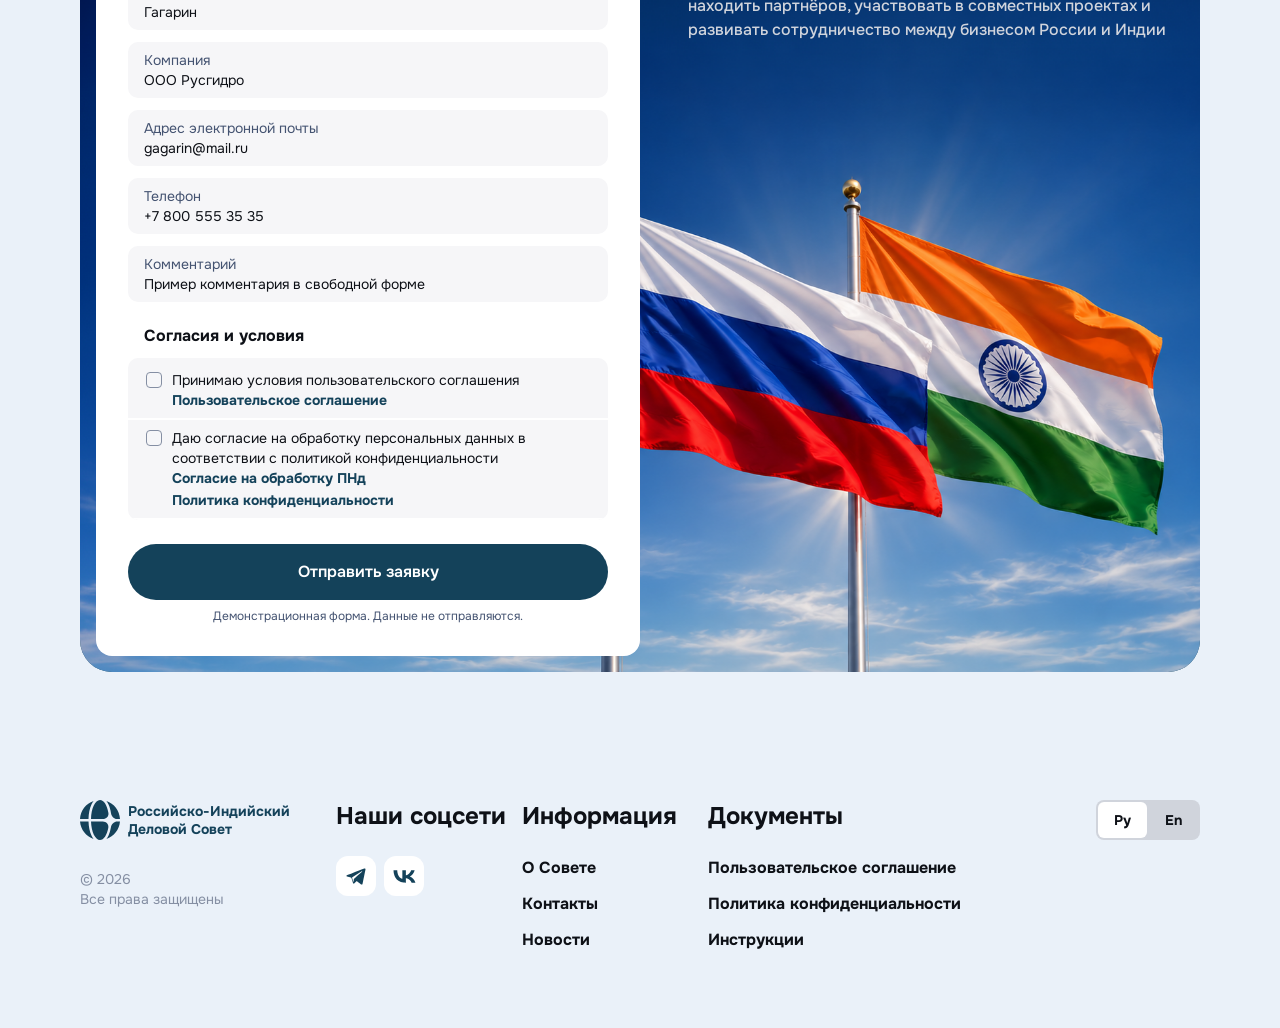
==== commit dc411376: "Update hero partnership statement" ====
--- a/index.html
+++ b/index.html
@@ -1,11 +1,11 @@
 <!doctype html>
-<html lang="ru"><head><meta charset="UTF-8"><meta name="viewport" content="width=device-width,initial-scale=1"><meta name="description" content="Российско-Индийский Деловой Совет. Платформа для развития экономического партнерства. Визуальный прототип по макету Figma."><meta name="theme-color" content="#14425a"><title>Российско-Индийский Деловой Совет</title><link rel="icon" href="assets/a2a10.svg" type="image/svg+xml"><link rel="stylesheet" href="assets/fonts.css"><link rel="stylesheet" href="styles.css?v=2"><script defer src="app.js?v=2"></script></head>
+<html lang="ru"><head><meta charset="UTF-8"><meta name="viewport" content="width=device-width,initial-scale=1"><meta name="description" content="Российско-Индийский Деловой Совет. Платформа для развития экономического партнерства. Визуальный прототип по макету Figma."><meta name="theme-color" content="#14425a"><title>Российско-Индийский Деловой Совет</title><link rel="icon" href="assets/a2a10.svg" type="image/svg+xml"><link rel="stylesheet" href="assets/fonts.css"><link rel="stylesheet" href="styles.css?v=2"><script defer src="app.js?v=3"></script></head>
 <body><a class="skip-link" href="#directions">Перейти к содержимому</a><main>
 <section class="hero" id="home" aria-labelledby="hero-title">
 <img src="assets/d1488.png" alt="" class="hero-image" fetchpriority=high width=1440 height=980><div class="hero-tint"></div>
 <header class="header wrap"><a class="brand" href="#home" aria-label="Российско-Индийский Деловой Совет — на главную"><img src="assets/a2a10.svg" alt="" class="" width=40 height=40><span>Российско-Индийский<br>Деловой Совет</span></a><button class="menu-toggle" aria-label="Открыть меню" aria-expanded="false" aria-controls="main-nav"><span></span><span></span><span></span></button><nav id="main-nav" aria-label="Главная навигация"><a href="about.html">О Совете</a><a href="#directions">Аналитика</a><a href="#events">Мероприятия</a><a href="#news">Новости</a><a href="#directions">Бизнес с Индией</a><a class="button small dark" href="#application">Оставить заявку</a></nav></header>
 <nav class="section-dots" aria-label="Разделы сайта"><a href="#home" aria-label="Главная" class="active"></a><a href="#directions" aria-label="Направления" class=""></a><a href="#statistics" aria-label="Индия в цифрах" class=""></a><a href="#events" aria-label="Мероприятия" class=""></a><a href="#news" aria-label="Новости" class=""></a></nav>
-<div class="hero-content"><p class="eyebrow">Платформа для развития<br>экономического партнерства</p><h1 id="hero-title">Российско-<wbr>Индийский<br>Деловой Совет</h1><p class="intro">Развиваем экономическое сотрудничество России и Индии, объединяя бизнес и госструктуры двух стран</p><a class="button light" href="#application">Стать участником</a></div>
+<div class="hero-content"><p class="eyebrow">Платформа для развития<br>экономического партнерства</p><h1 id="hero-title">Российско-<wbr>Индийский<br>Деловой Совет</h1><p class="intro">Способствовать всестороннему развитию партнерства России и Индии, объединяя бизнес, технологии, инвестиции и человеческий капитал двух стран</p><a class="button light" href="#application">Стать участником</a></div>
 
 </section>
 <section class="stats wrap" id="statistics" aria-label="Индия в цифрах"><article class="stat"><p class="stat-value"><span class="sr-only">1 место</span><span aria-hidden="true" class="stat-number"><strong data-counter="1" data-decimals="0">1</strong><span class="stat-unit">место</span></span></p><h2>по скорости роста экономики</h2></article><article class="stat"><p class="stat-value"><span class="sr-only">1,46 млрд</span><span aria-hidden="true" class="stat-number"><strong data-counter="1.46" data-decimals="2">1,46</strong><span class="stat-unit">млрд</span></span></p><h2>население</h2></article><article class="stat"><p class="stat-value"><span class="sr-only">$ 4 трлн</span><span aria-hidden="true" class="stat-number">$ <strong data-counter="4" data-decimals="0">4</strong><span class="stat-unit">трлн</span></span></p><h2>объём ВВП</h2></article><article class="stat"><p class="stat-value"><span class="sr-only">+73 %</span><span aria-hidden="true" class="stat-number">+<strong data-counter="73" data-decimals="0">73</strong><span class="stat-unit">%</span></span></p><h2>рост иностранных инвестиций</h2></article></section>
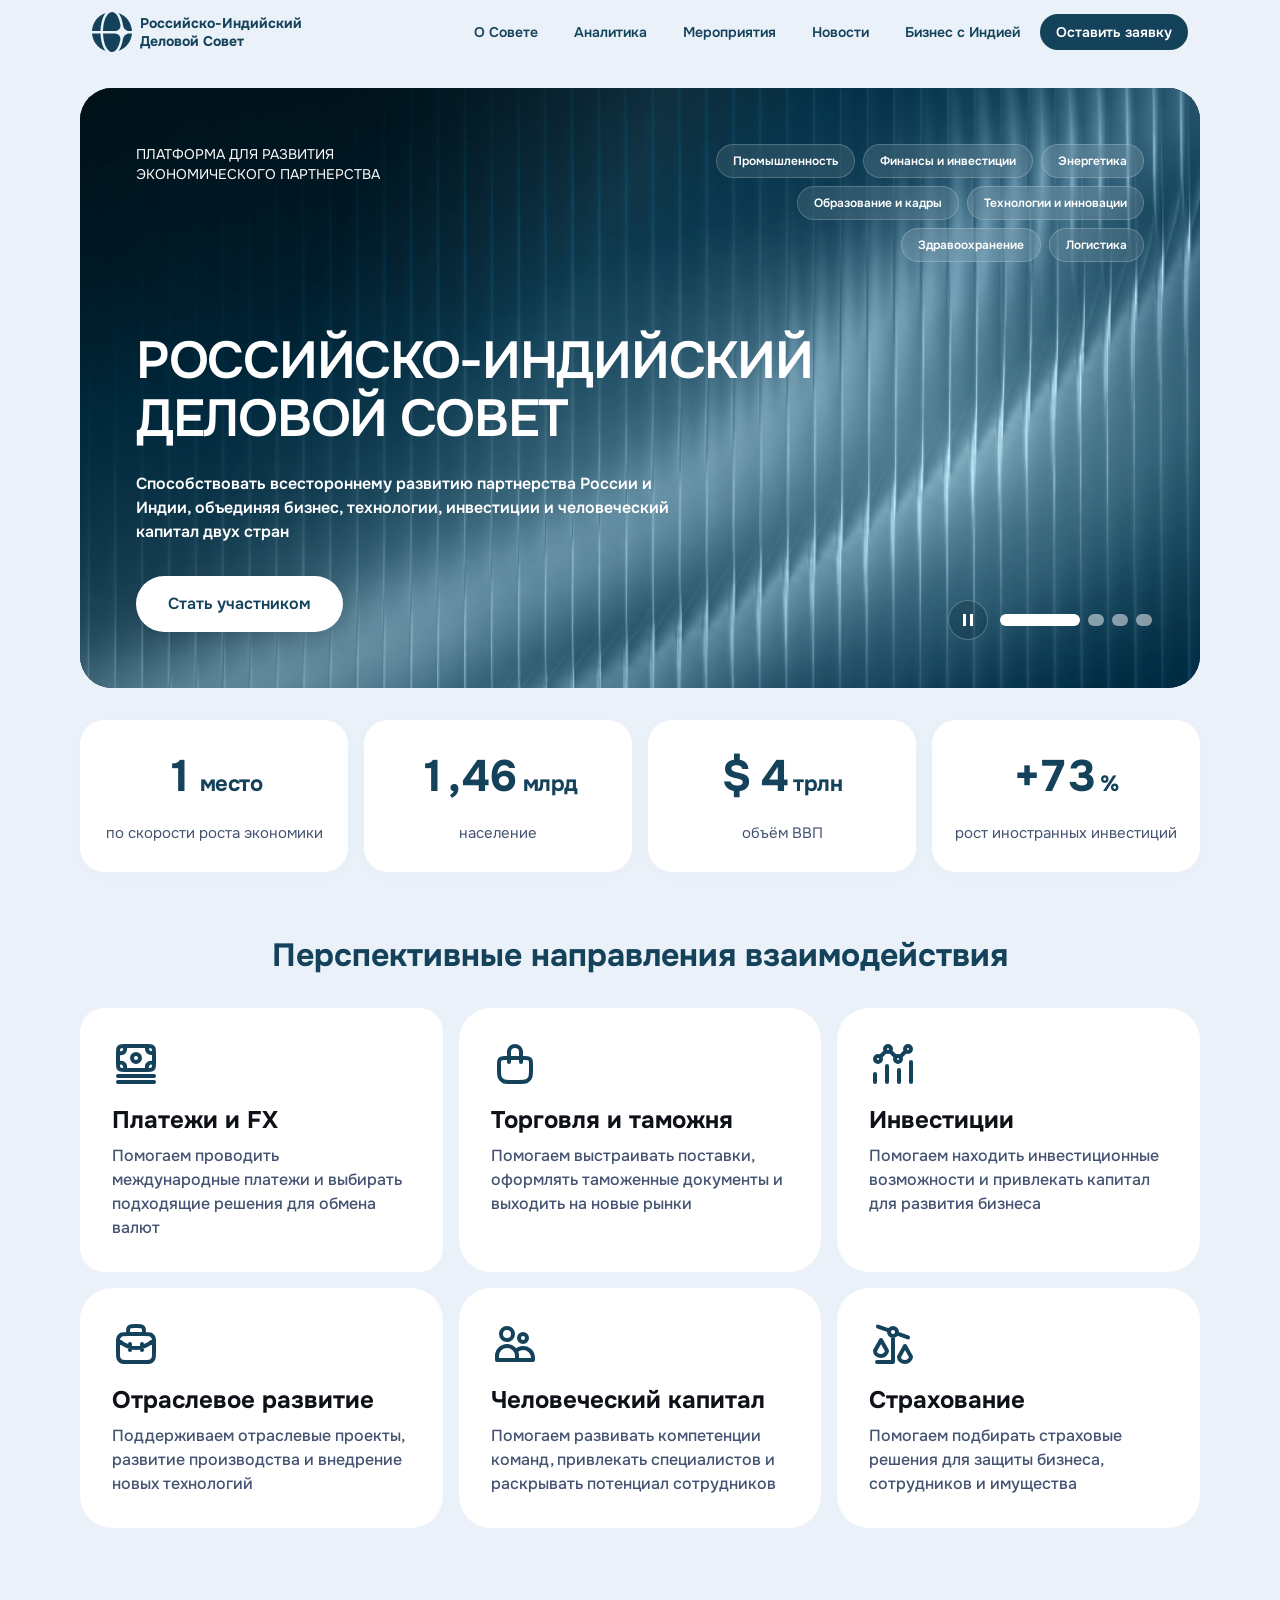
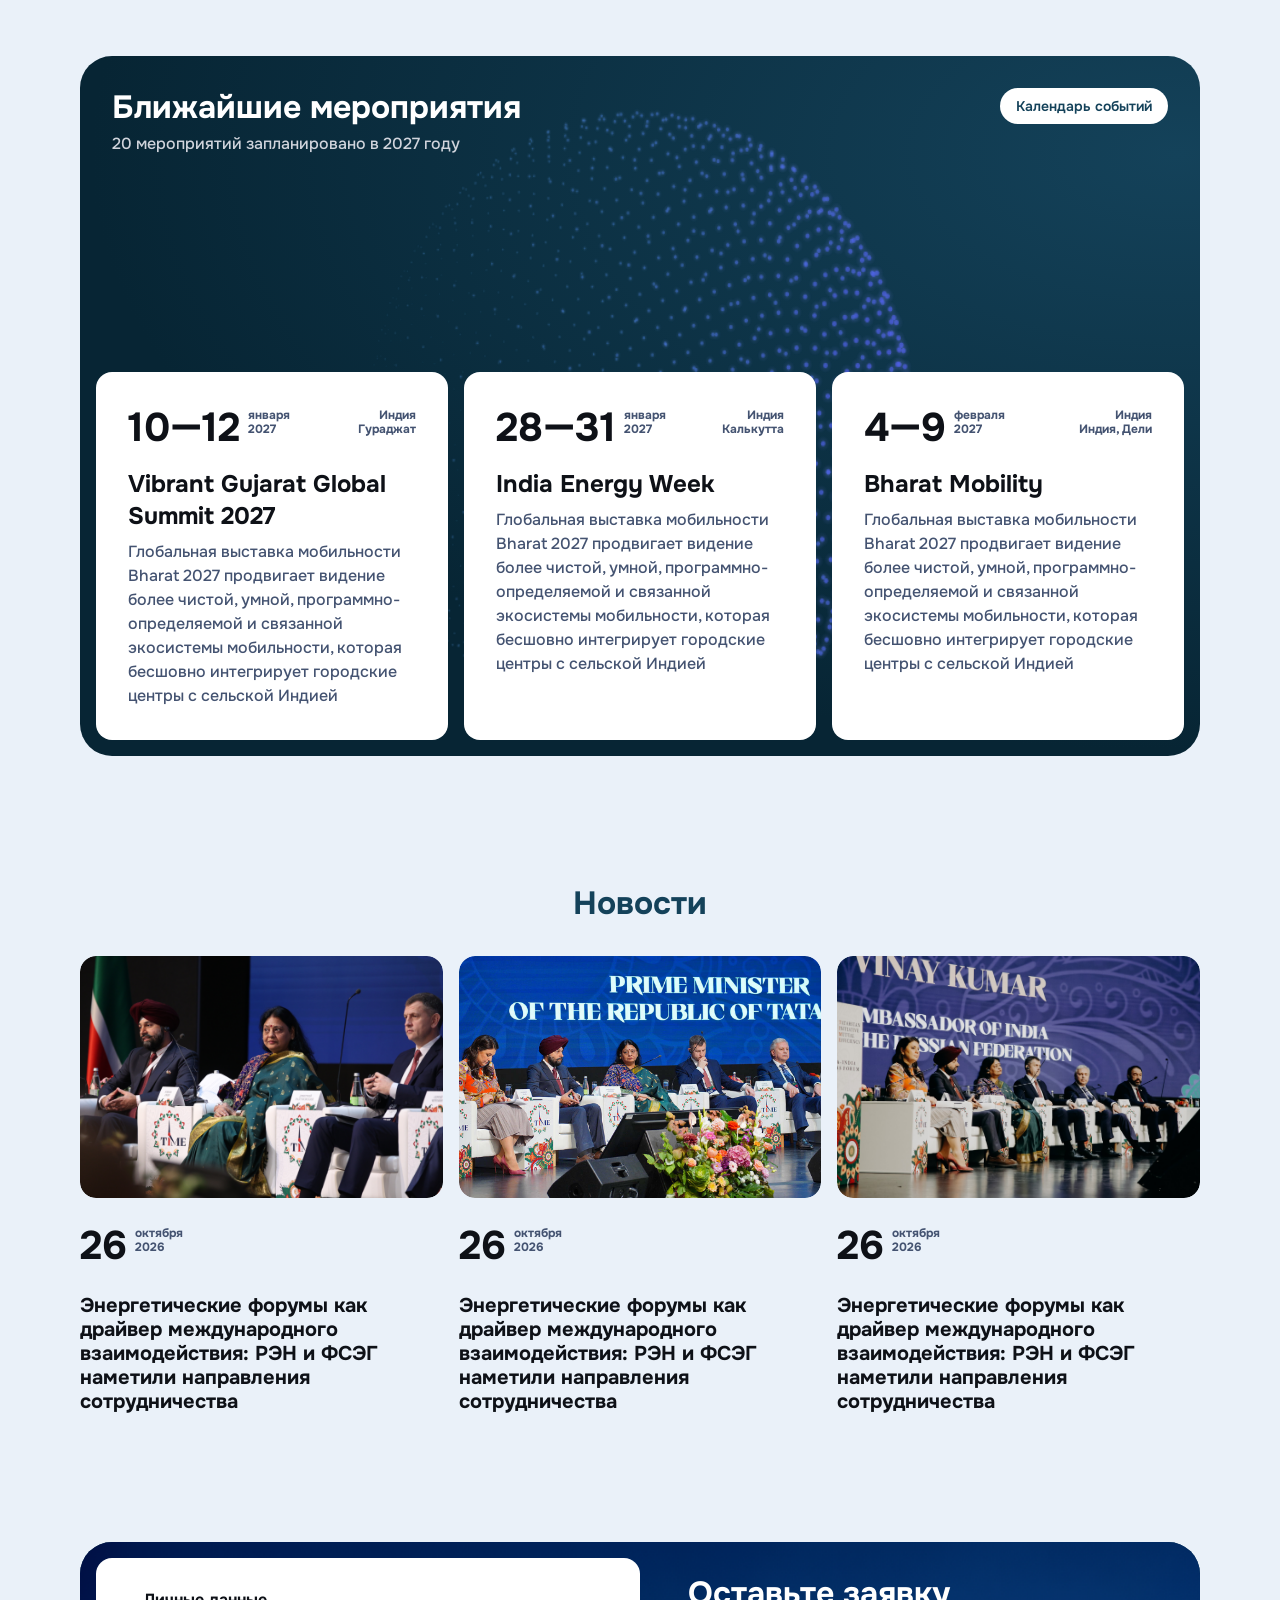
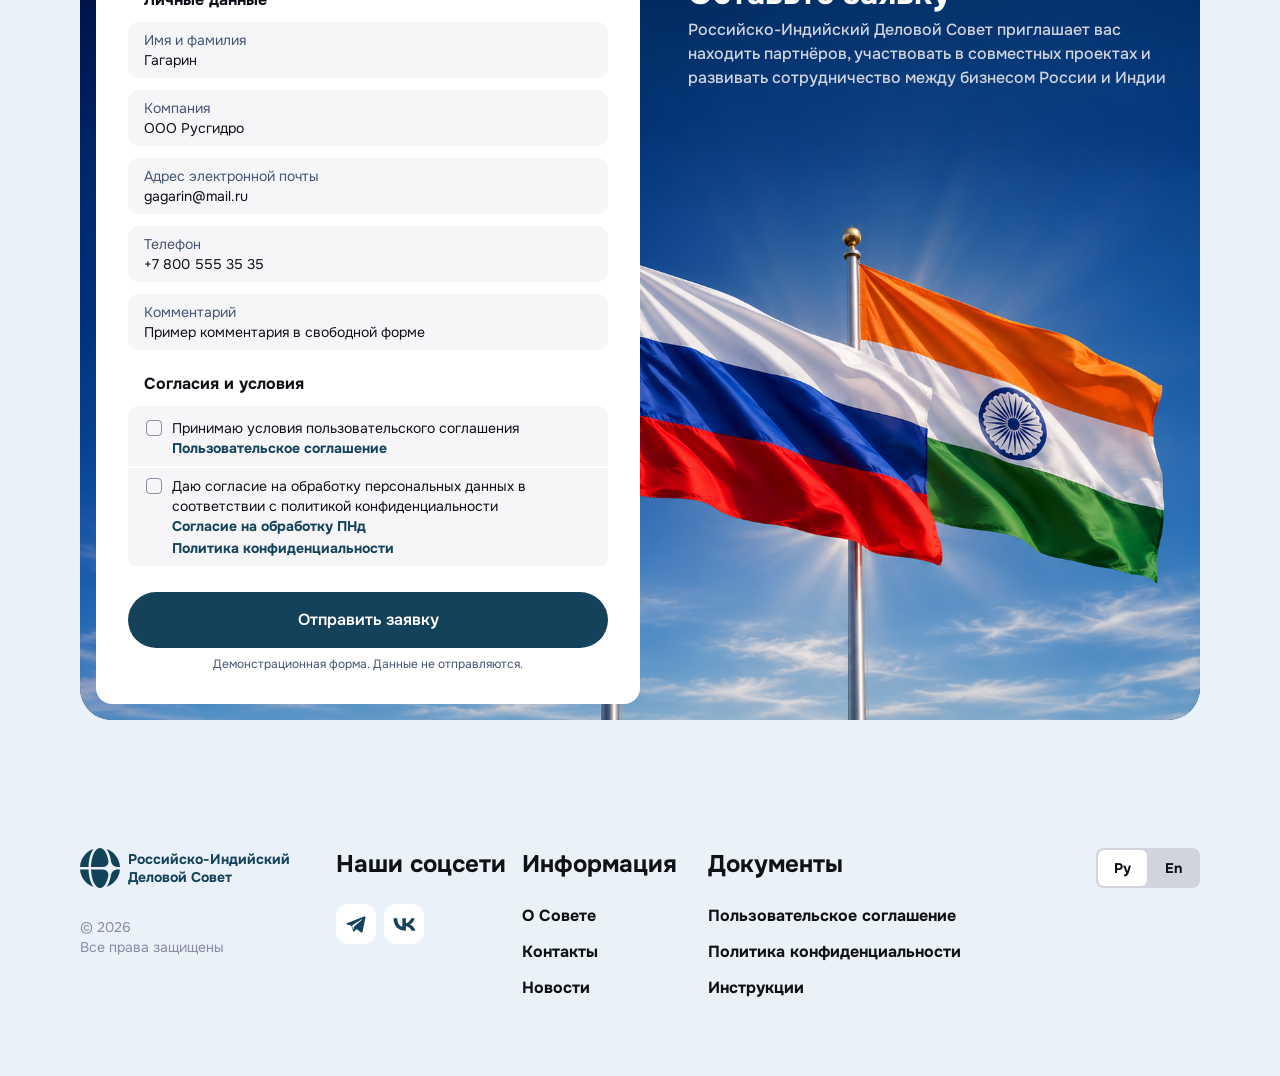
==== commit 00ac4752: "Match reference header and add animated glass hero" ====
--- a/index.html
+++ b/index.html
@@ -1,12 +1,14 @@
 <!doctype html>
-<html lang="ru"><head><meta charset="UTF-8"><meta name="viewport" content="width=device-width,initial-scale=1"><meta name="description" content="Российско-Индийский Деловой Совет. Платформа для развития экономического партнерства. Визуальный прототип по макету Figma."><meta name="theme-color" content="#14425a"><title>Российско-Индийский Деловой Совет</title><link rel="icon" href="assets/a2a10.svg" type="image/svg+xml"><link rel="stylesheet" href="assets/fonts.css"><link rel="stylesheet" href="styles.css?v=2"><script defer src="app.js?v=3"></script></head>
-<body><a class="skip-link" href="#directions">Перейти к содержимому</a><main>
-<section class="hero" id="home" aria-labelledby="hero-title">
-<img src="assets/d1488.png" alt="" class="hero-image" fetchpriority=high width=1440 height=980><div class="hero-tint"></div>
+<html lang="ru"><head><meta charset="UTF-8"><meta name="viewport" content="width=device-width,initial-scale=1"><meta name="description" content="Российско-Индийский Деловой Совет. Платформа для развития экономического партнерства. Визуальный прототип по макету Figma."><meta name="theme-color" content="#14425a"><title>Российско-Индийский Деловой Совет</title><link rel="icon" href="assets/a2a10.svg" type="image/svg+xml"><link rel="stylesheet" href="assets/fonts.css"><link rel="stylesheet" href="styles.css?v=4"><script defer src="app.js?v=4"></script><link rel="stylesheet" href="hero.css?v=4"><script defer src="hero.js?v=4"></script></head>
+<body><a class="skip-link" href="#directions">Перейти к содержимому</a>
 <header class="header wrap"><a class="brand" href="#home" aria-label="Российско-Индийский Деловой Совет — на главную"><img src="assets/a2a10.svg" alt="" class="" width=40 height=40><span>Российско-Индийский<br>Деловой Совет</span></a><button class="menu-toggle" aria-label="Открыть меню" aria-expanded="false" aria-controls="main-nav"><span></span><span></span><span></span></button><nav id="main-nav" aria-label="Главная навигация"><a href="about.html">О Совете</a><a href="#directions">Аналитика</a><a href="#events">Мероприятия</a><a href="#news">Новости</a><a href="#directions">Бизнес с Индией</a><a class="button small dark" href="#application">Оставить заявку</a></nav></header>
-<nav class="section-dots" aria-label="Разделы сайта"><a href="#home" aria-label="Главная" class="active"></a><a href="#directions" aria-label="Направления" class=""></a><a href="#statistics" aria-label="Индия в цифрах" class=""></a><a href="#events" aria-label="Мероприятия" class=""></a><a href="#news" aria-label="Новости" class=""></a></nav>
-<div class="hero-content"><p class="eyebrow">Платформа для развития<br>экономического партнерства</p><h1 id="hero-title">Российско-<wbr>Индийский<br>Деловой Совет</h1><p class="intro">Способствовать всестороннему развитию партнерства России и Индии, объединяя бизнес, технологии, инвестиции и человеческий капитал двух стран</p><a class="button light" href="#application">Стать участником</a></div>
-
+<main>
+<section class="hero wrap" data-scene="0" id="home" aria-labelledby="hero-title">
+<div class="hero-art" aria-hidden="true"><div class="hero-camera"><img src="assets/9575b.png" alt="" class="hero-image" fetchpriority="high" width="1280" height="720"></div><div class="hero-tint"></div><div class="hero-glow"></div><div class="hero-shade"></div></div>
+<p class="eyebrow hero-eyebrow">Платформа для развития<br>экономического партнерства</p>
+<div class="hero-topics" aria-label="Направления сотрудничества"><span>Промышленность</span><span>Финансы и инвестиции</span><span>Энергетика</span><span>Образование и кадры</span><span>Технологии и инновации</span><span>Здравоохранение</span><span>Логистика</span></div>
+<div class="hero-content"><h1 id="hero-title">Российско-<wbr>Индийский<br>Деловой Совет</h1><p class="intro">Способствовать всестороннему развитию партнерства России и Индии, объединяя бизнес, технологии, инвестиции и человеческий капитал двух стран</p><a class="button light" href="#application">Стать участником</a></div>
+<div class="hero-controls" hidden><button class="motion-toggle" type="button" aria-label="Приостановить анимацию" aria-pressed="false"><span class="motion-icon" aria-hidden="true"></span></button><div class="hero-scenes" role="group" aria-label="Ракурс фона"><button type="button" data-scene-select="0" aria-label="Ракурс 1" aria-pressed="true"></button><button type="button" data-scene-select="1" aria-label="Ракурс 2" aria-pressed="false"></button><button type="button" data-scene-select="2" aria-label="Ракурс 3" aria-pressed="false"></button><button type="button" data-scene-select="3" aria-label="Ракурс 4" aria-pressed="false"></button></div></div>
 </section>
 <section class="stats wrap" id="statistics" aria-label="Индия в цифрах"><article class="stat"><p class="stat-value"><span class="sr-only">1 место</span><span aria-hidden="true" class="stat-number"><strong data-counter="1" data-decimals="0">1</strong><span class="stat-unit">место</span></span></p><h2>по скорости роста экономики</h2></article><article class="stat"><p class="stat-value"><span class="sr-only">1,46 млрд</span><span aria-hidden="true" class="stat-number"><strong data-counter="1.46" data-decimals="2">1,46</strong><span class="stat-unit">млрд</span></span></p><h2>население</h2></article><article class="stat"><p class="stat-value"><span class="sr-only">$ 4 трлн</span><span aria-hidden="true" class="stat-number">$ <strong data-counter="4" data-decimals="0">4</strong><span class="stat-unit">трлн</span></span></p><h2>объём ВВП</h2></article><article class="stat"><p class="stat-value"><span class="sr-only">+73 %</span><span aria-hidden="true" class="stat-number">+<strong data-counter="73" data-decimals="0">73</strong><span class="stat-unit">%</span></span></p><h2>рост иностранных инвестиций</h2></article></section>
 <section class="section wrap directions" id="directions"><h2>Перспективные направления взаимодействия</h2><div class="three-grid"><article class="direction"><img src="assets/5c53f.svg" alt="" class="" width=48 height=48 loading=lazy><h3>Платежи и FX</h3><p>Помогаем проводить международные платежи и выбирать подходящие решения для обмена валют</p></article><article class="direction"><img src="assets/ef7f2.svg" alt="" class="" width=48 height=48 loading=lazy><h3>Торговля и таможня</h3><p>Помогаем выстраивать поставки, оформлять таможенные документы и выходить на новые рынки</p></article><article class="direction"><img src="assets/09ffc.svg" alt="" class="" width=48 height=48 loading=lazy><h3>Инвестиции</h3><p>Помогаем находить инвестиционные возможности и привлекать капитал для развития бизнеса</p></article><article class="direction"><img src="assets/afe94.svg" alt="" class="" width=48 height=48 loading=lazy><h3>Отраслевое развитие</h3><p>Поддерживаем отраслевые проекты, развитие производства и внедрение новых технологий</p></article><article class="direction"><img src="assets/ed354.svg" alt="" class="" width=48 height=48 loading=lazy><h3>Человеческий капитал</h3><p>Помогаем развивать компетенции команд, привлекать специалистов и раскрывать потенциал сотрудников</p></article><article class="direction"><img src="assets/9ed53.svg" alt="" class="" width=48 height=48 loading=lazy><h3>Страхование</h3><p>Помогаем подбирать страховые решения для защиты бизнеса, сотрудников и имущества</p></article></div></section>
--- a/hero.css
+++ b/hero.css
@@ -0,0 +1,36 @@
+/* Desktop 16 composition, adapted to the approved Council name and copy. */
+.header,.about-page .header{background:var(--page);min-height:64px;border-radius:0;padding:12px}
+.hero{height:600px;margin-top:24px;border-radius:32px;isolation:isolate}
+.hero-art{position:absolute;inset:0;overflow:hidden;z-index:-1;pointer-events:none;background:#052633}
+.hero-camera{position:absolute;inset:-6%;transform:translate3d(0,0,0) scale(1);transition:transform 5s cubic-bezier(.3,0,.3,1);will-change:transform}
+.hero .hero-image{position:absolute;inset:0;width:100%;height:100%;min-height:0;object-fit:cover;max-width:none;transform:scaleX(-1);animation:glass-drift 18s ease-in-out infinite alternate}
+.hero-tint{background:#14425a}
+.hero-glow{position:absolute;inset:-45%;background:radial-gradient(ellipse at 65% 55%,#b7ecff70,transparent 28%),linear-gradient(115deg,transparent 36%,#8ed8f830 46%,transparent 54%);mix-blend-mode:screen;animation:light-flow 12s ease-in-out infinite alternate;opacity:.65;will-change:transform}
+.hero-shade{position:absolute;inset:0;background:linear-gradient(90deg,#00171f4d,transparent 78%)}
+.hero[data-scene="1"] .hero-camera{transform:translate3d(-3%,2%,0) scale(1.12)}
+.hero[data-scene="2"] .hero-camera{transform:translate3d(3%,-2%,0) scale(1.2)}
+.hero[data-scene="3"] .hero-camera{transform:translate3d(-1%,-2%,0) scale(1.07)}
+.hero-eyebrow{position:absolute;left:56px;top:56px;font-size:14px;line-height:20px;max-width:300px}
+.hero-topics{position:absolute;right:56px;top:56px;width:471px;display:flex;flex-wrap:wrap;justify-content:flex-end;gap:8px}
+.hero-topics span{padding:8px 16px;border-radius:999px;background:#ffffff1a;border:1px solid #ffffff33;backdrop-filter:blur(20px);font-size:12px;line-height:16px;font-weight:600;white-space:nowrap}
+.hero .hero-content{position:absolute;left:56px;right:56px;bottom:56px;width:auto;max-width:740px;margin:0;padding:0;text-align:left;align-items:flex-start}
+.hero h1{font-size:52px;line-height:1.12;letter-spacing:-1.3px;max-width:100%}
+.hero .intro{max-width:570px;font-size:16px;line-height:24px;margin:24px 0 32px}
+.hero-controls{position:absolute;right:48px;bottom:48px;display:flex;align-items:center;gap:12px}
+.hero-controls[hidden]{display:none}
+.hero-scenes{display:flex;gap:8px;align-items:center}
+.hero-scenes button{position:relative;width:16px;height:40px;transition:width .6s ease}
+.hero-scenes button:before{content:"";position:absolute;left:0;right:0;height:12px;top:14px;border-radius:999px;background:#ffffff80;transition:background .6s}
+.hero-scenes button[aria-pressed="true"]{width:80px}
+.hero-scenes button[aria-pressed="true"]:before{background:white}
+.motion-toggle{width:40px;height:40px;display:grid;place-items:center;border:1px solid #ffffff40;border-radius:50%;background:#05263340}
+.motion-icon{display:block;width:10px;height:12px;border-inline:3px solid white}
+.motion-toggle[aria-pressed="true"] .motion-icon{width:0;height:0;border:6px solid transparent;border-left:9px solid white;border-right:0;margin-left:3px}
+.hero.is-paused .hero-image,.hero.is-paused .hero-glow{animation-play-state:paused}
+.hero.is-paused .hero-camera{transition:none}
+@keyframes glass-drift{from{transform:scaleX(-1) scale(1.03) translate3d(-1%,1%,0)}to{transform:scaleX(-1) scale(1.1) translate3d(2%,-2%,0)}}
+@keyframes light-flow{from{transform:translate3d(-13%,6%,0) rotate(-8deg)}to{transform:translate3d(14%,-8%,0) rotate(8deg)}}
+@media(max-width:1250px){.hero h1{font-size:46px}.hero-topics{right:40px;width:440px}.hero-eyebrow{left:40px}.hero .hero-content{left:40px;right:40px}.hero-controls{right:32px}.hero .intro{max-width:550px}}
+@media(max-width:1000px){.hero{height:640px}.hero-eyebrow{left:32px;top:32px;font-size:12px;line-height:18px;max-width:220px}.hero-topics{right:32px;top:32px;width:370px;gap:6px}.hero-topics span{padding:7px 12px;font-size:11px;line-height:16px}.hero .hero-content{left:32px;right:32px;bottom:80px;max-width:620px}.hero h1{font-size:44px}.hero-controls{right:28px;bottom:20px}.hero .intro{max-width:550px;margin:20px 0 28px}}
+@media(max-width:700px){.hero{height:auto;min-height:680px;margin-top:12px;border-radius:24px;padding:28px 24px 80px;display:flex;flex-direction:column;gap:28px}.hero-eyebrow{position:relative;inset:auto;max-width:none;font-size:11px;line-height:17px}.hero-topics{position:relative;inset:auto;width:100%;justify-content:flex-start;gap:6px}.hero-topics span{font-size:10px;line-height:14px;padding:6px 10px;backdrop-filter:blur(10px)}.hero .hero-content{position:relative;inset:auto;max-width:100%;margin-top:auto}.hero h1{font-size:clamp(26px,7.2vw,44px);letter-spacing:-.7px;line-height:1.14}.hero .intro{font-size:14px;line-height:22px;margin:20px 0 24px;max-width:420px}.hero .button{min-height:52px;padding:14px 28px;font-size:14px}.hero-controls{right:24px;bottom:20px}.hero-scenes button[aria-pressed="true"]{width:56px}.hero .hero-image{object-position:65% center}.hero-shade{background:linear-gradient(90deg,#00171f77,#00171f15)}.hero-camera{inset:-8%}.header{padding:12px 0}.header nav{top:64px}}
+@media(prefers-reduced-motion:reduce){.hero .hero-image,.hero-glow{animation:none}.hero-camera,.hero-scenes button,.hero-scenes button:before{transition:none}.motion-toggle{display:none}}
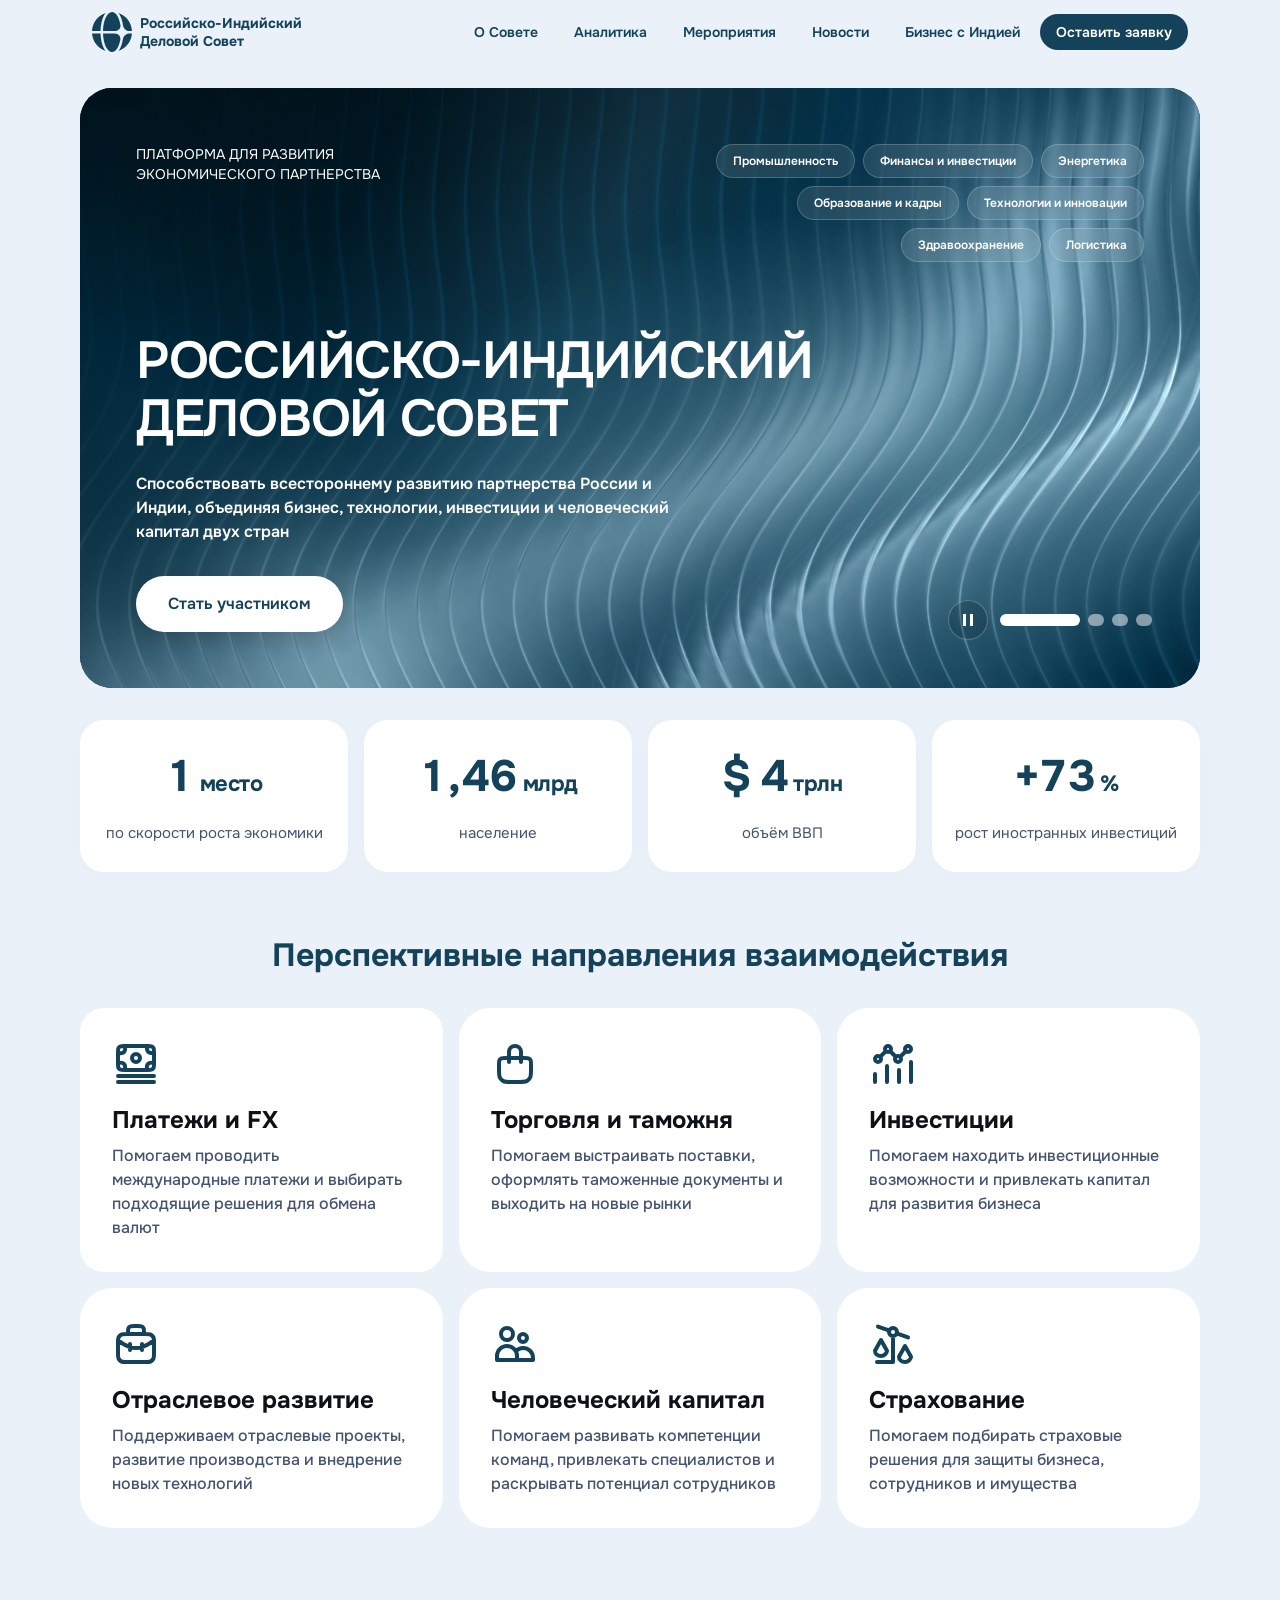
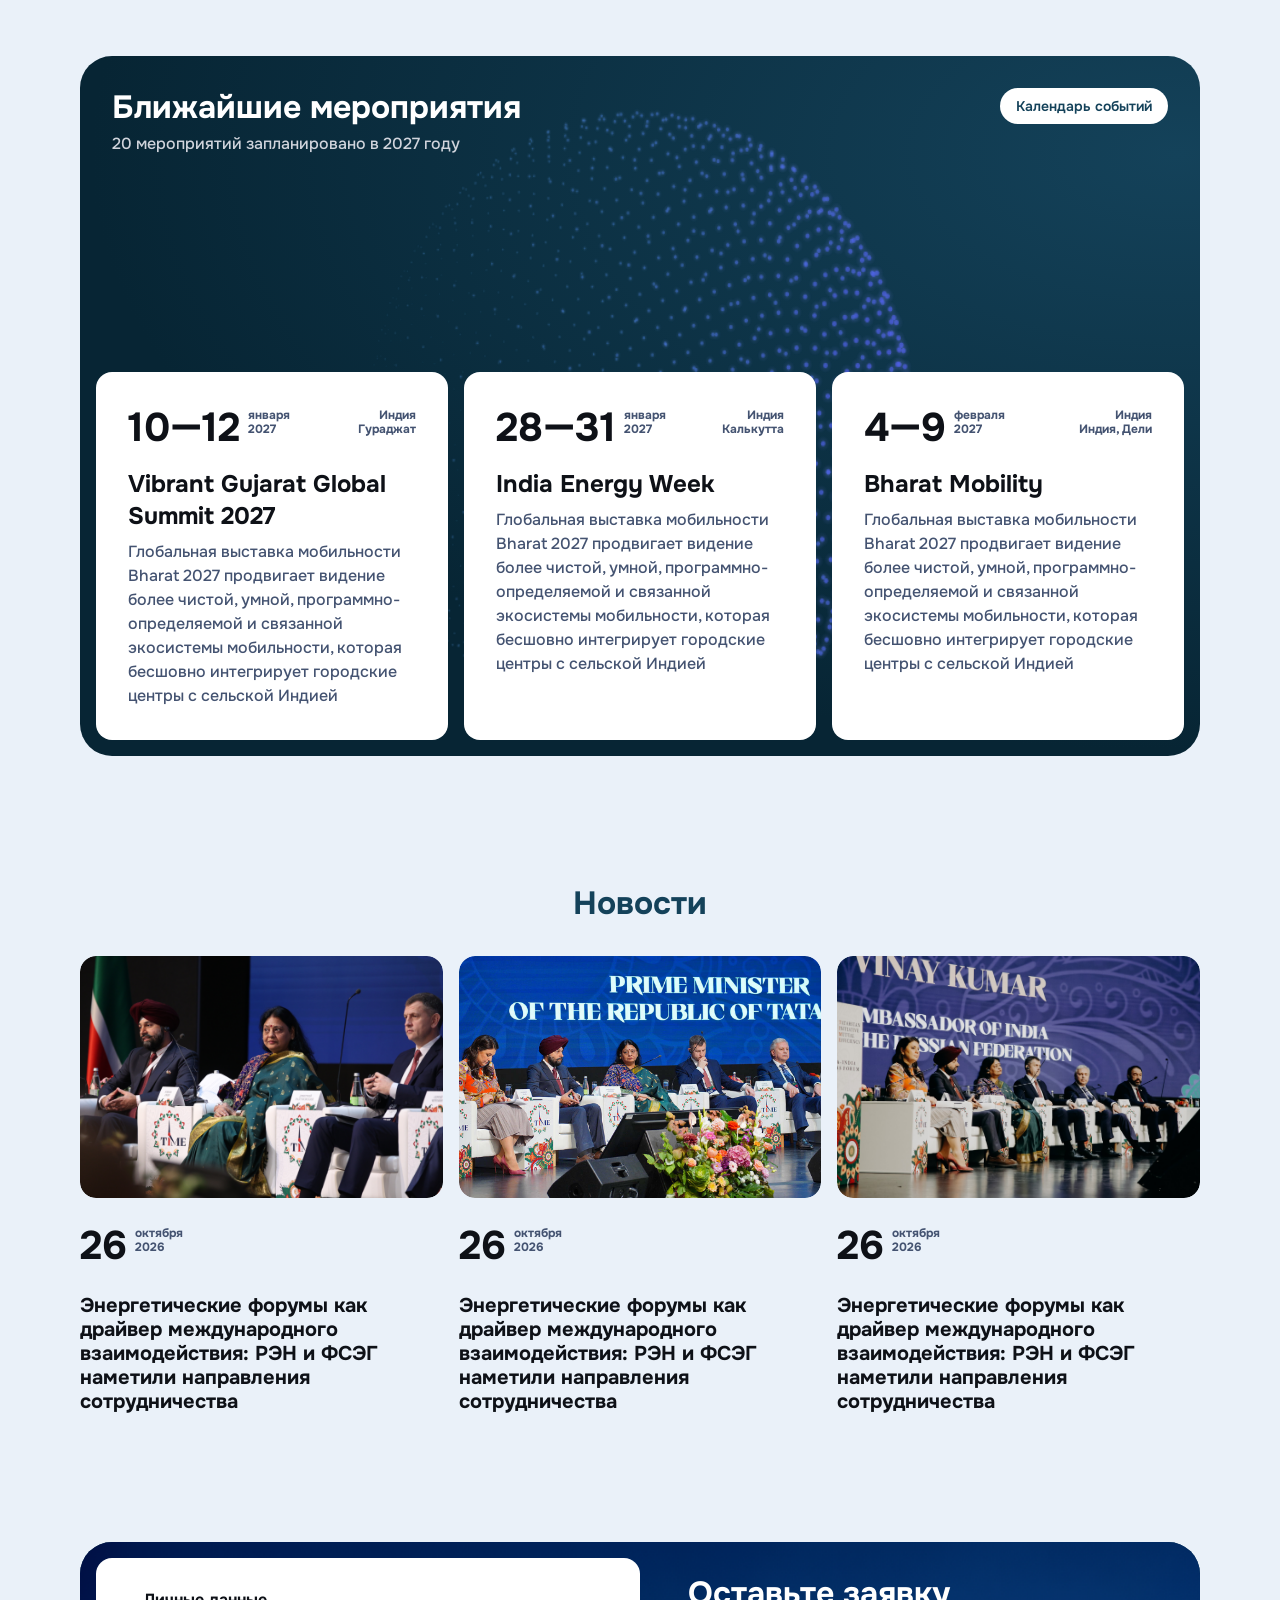
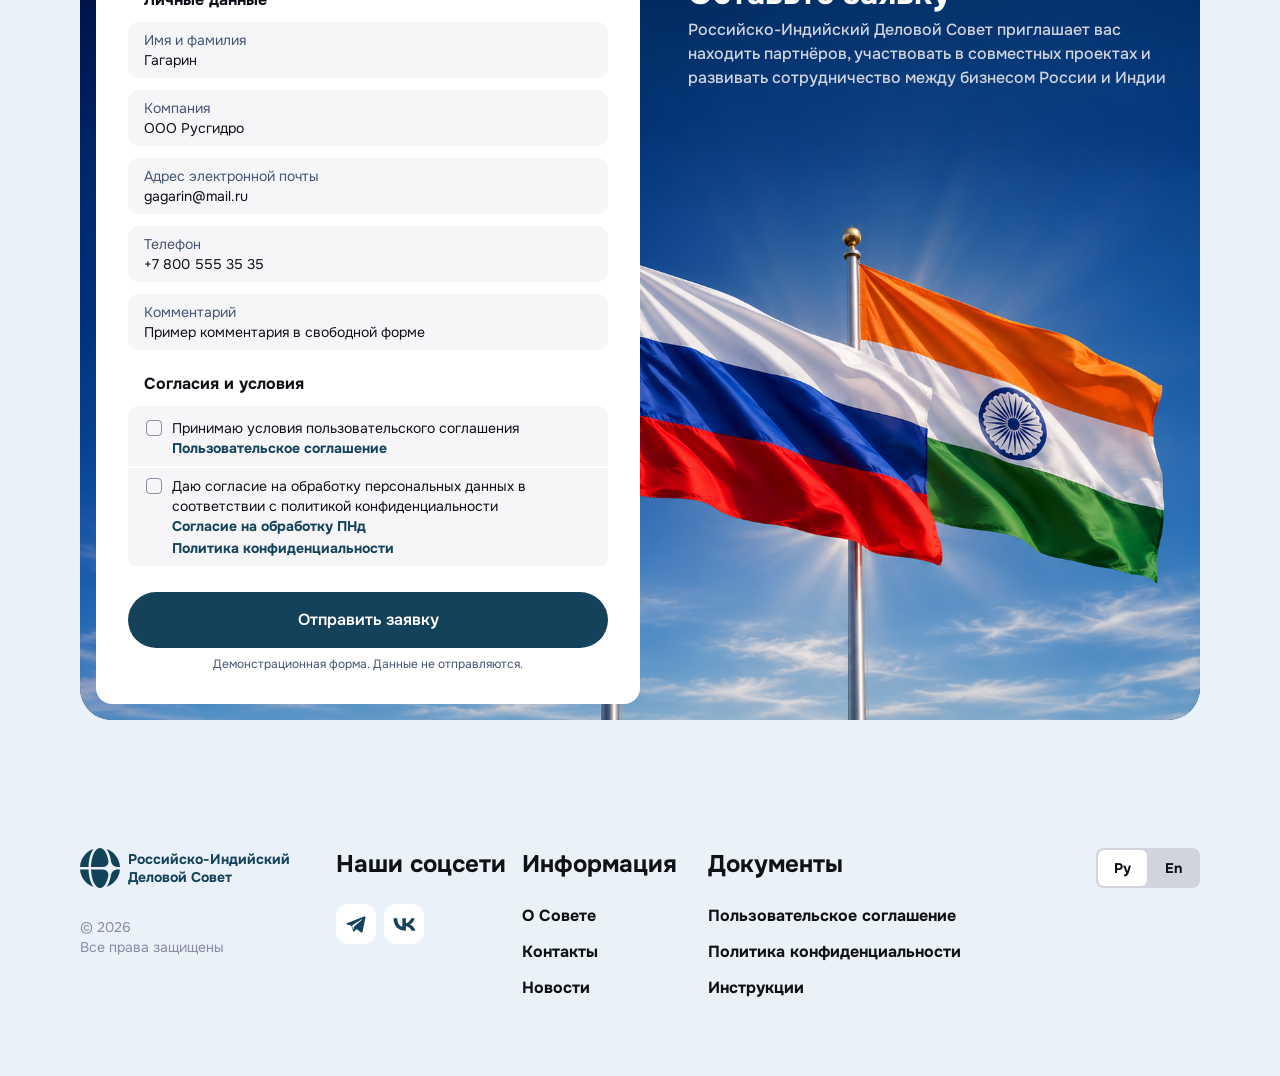
==== commit 4eceadbd: "Add continuous glass-wave deformation to hero background" ====
--- a/index.html
+++ b/index.html
@@ -1,5 +1,5 @@
 <!doctype html>
-<html lang="ru"><head><meta charset="UTF-8"><meta name="viewport" content="width=device-width,initial-scale=1"><meta name="description" content="Российско-Индийский Деловой Совет. Платформа для развития экономического партнерства. Визуальный прототип по макету Figma."><meta name="theme-color" content="#14425a"><title>Российско-Индийский Деловой Совет</title><link rel="icon" href="assets/a2a10.svg" type="image/svg+xml"><link rel="stylesheet" href="assets/fonts.css"><link rel="stylesheet" href="styles.css?v=4"><script defer src="app.js?v=4"></script><link rel="stylesheet" href="hero.css?v=4"><script defer src="hero.js?v=4"></script></head>
+<html lang="ru"><head><meta charset="UTF-8"><meta name="viewport" content="width=device-width,initial-scale=1"><meta name="description" content="Российско-Индийский Деловой Совет. Платформа для развития экономического партнерства. Визуальный прототип по макету Figma."><meta name="theme-color" content="#14425a"><title>Российско-Индийский Деловой Совет</title><link rel="icon" href="assets/a2a10.svg" type="image/svg+xml"><link rel="stylesheet" href="assets/fonts.css"><link rel="stylesheet" href="styles.css?v=4"><script defer src="app.js?v=4"></script><link rel="stylesheet" href="hero.css?v=5"><script defer src="hero.js?v=5"></script></head>
 <body><a class="skip-link" href="#directions">Перейти к содержимому</a>
 <header class="header wrap"><a class="brand" href="#home" aria-label="Российско-Индийский Деловой Совет — на главную"><img src="assets/a2a10.svg" alt="" class="" width=40 height=40><span>Российско-Индийский<br>Деловой Совет</span></a><button class="menu-toggle" aria-label="Открыть меню" aria-expanded="false" aria-controls="main-nav"><span></span><span></span><span></span></button><nav id="main-nav" aria-label="Главная навигация"><a href="about.html">О Совете</a><a href="#directions">Аналитика</a><a href="#events">Мероприятия</a><a href="#news">Новости</a><a href="#directions">Бизнес с Индией</a><a class="button small dark" href="#application">Оставить заявку</a></nav></header>
 <main>
--- a/hero.css
+++ b/hero.css
@@ -4,6 +4,9 @@
 .hero-art{position:absolute;inset:0;overflow:hidden;z-index:-1;pointer-events:none;background:#052633}
 .hero-camera{position:absolute;inset:-6%;transform:translate3d(0,0,0) scale(1);transition:transform 5s cubic-bezier(.3,0,.3,1);will-change:transform}
 .hero .hero-image{position:absolute;inset:0;width:100%;height:100%;min-height:0;object-fit:cover;max-width:none;transform:scaleX(-1);animation:glass-drift 18s ease-in-out infinite alternate}
+.hero-glass{position:absolute;inset:0;width:100%;height:100%;display:none}
+.has-glass-motion .hero-glass{display:block}
+.hero .has-glass-motion .hero-image{visibility:hidden;animation-play-state:paused}
 .hero-tint{background:#14425a}
 .hero-glow{position:absolute;inset:-45%;background:radial-gradient(ellipse at 65% 55%,#b7ecff70,transparent 28%),linear-gradient(115deg,transparent 36%,#8ed8f830 46%,transparent 54%);mix-blend-mode:screen;animation:light-flow 12s ease-in-out infinite alternate;opacity:.65;will-change:transform}
 .hero-shade{position:absolute;inset:0;background:linear-gradient(90deg,#00171f4d,transparent 78%)}
